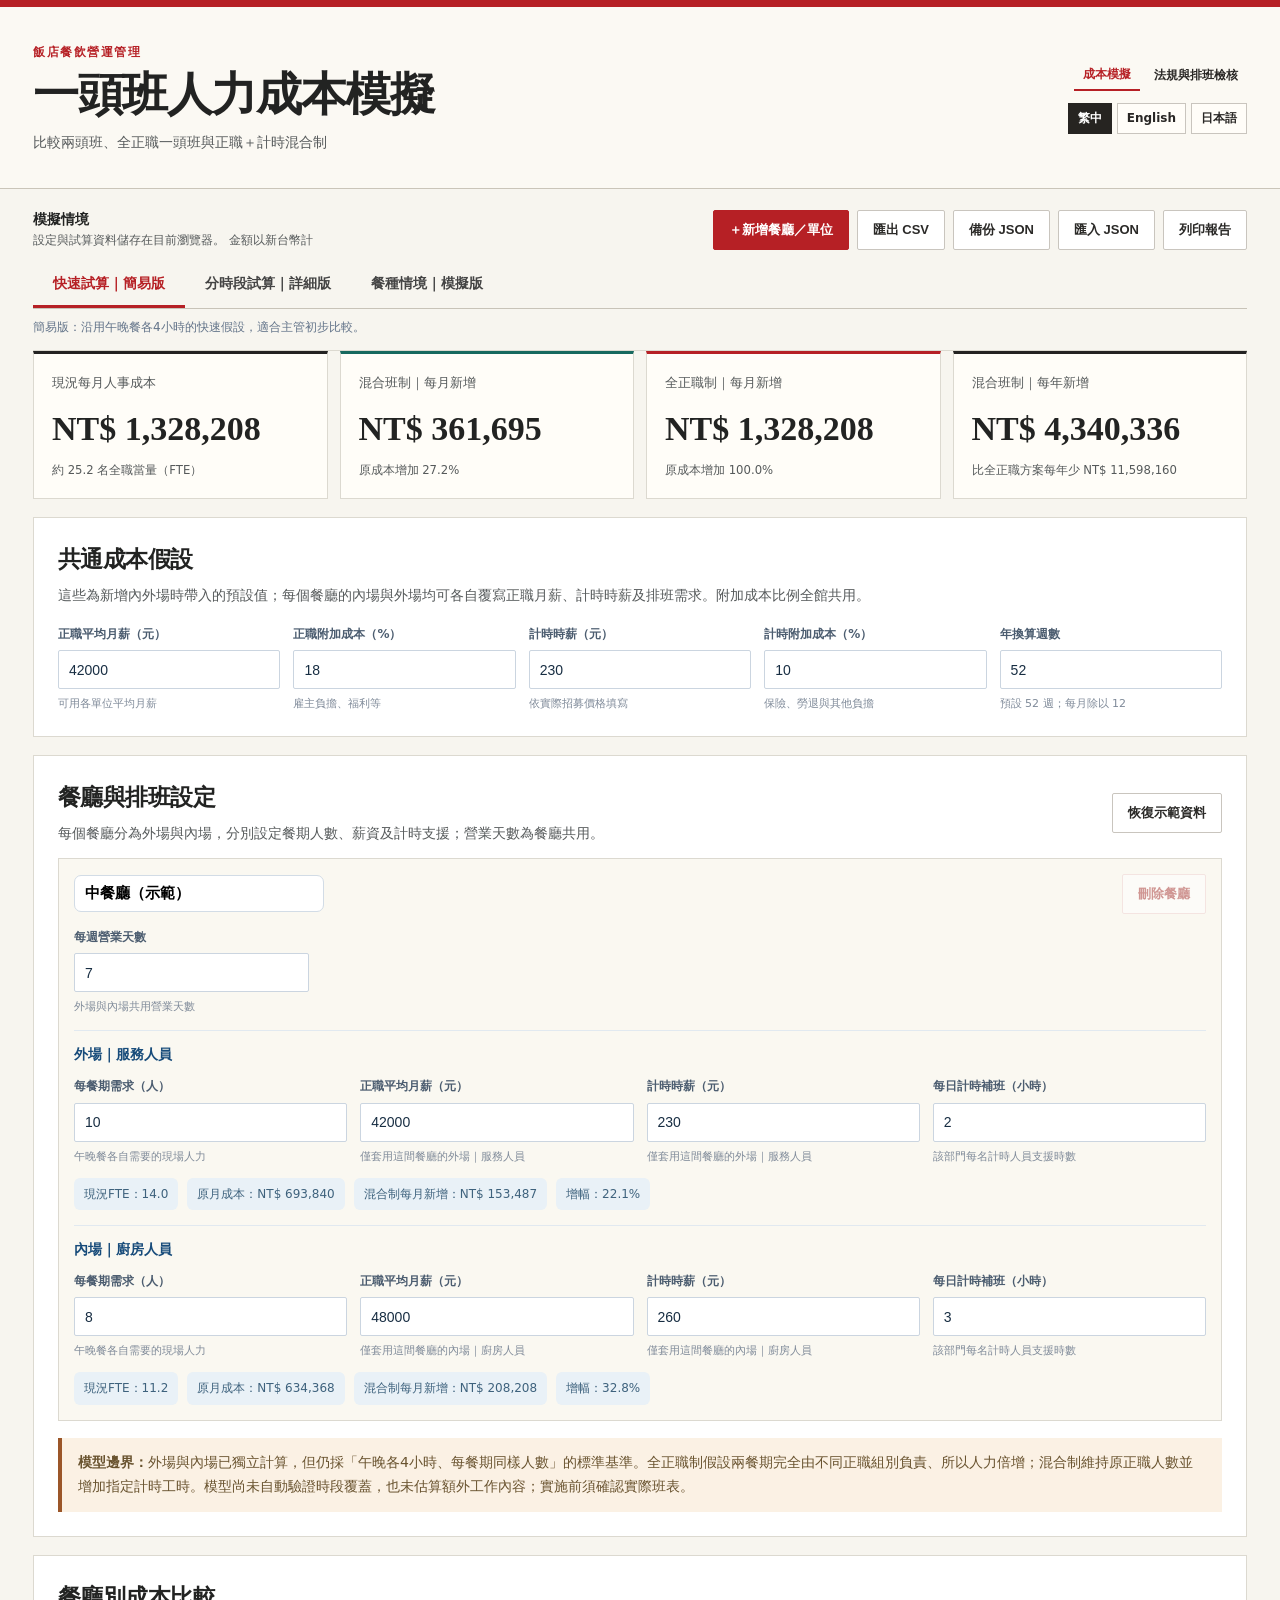
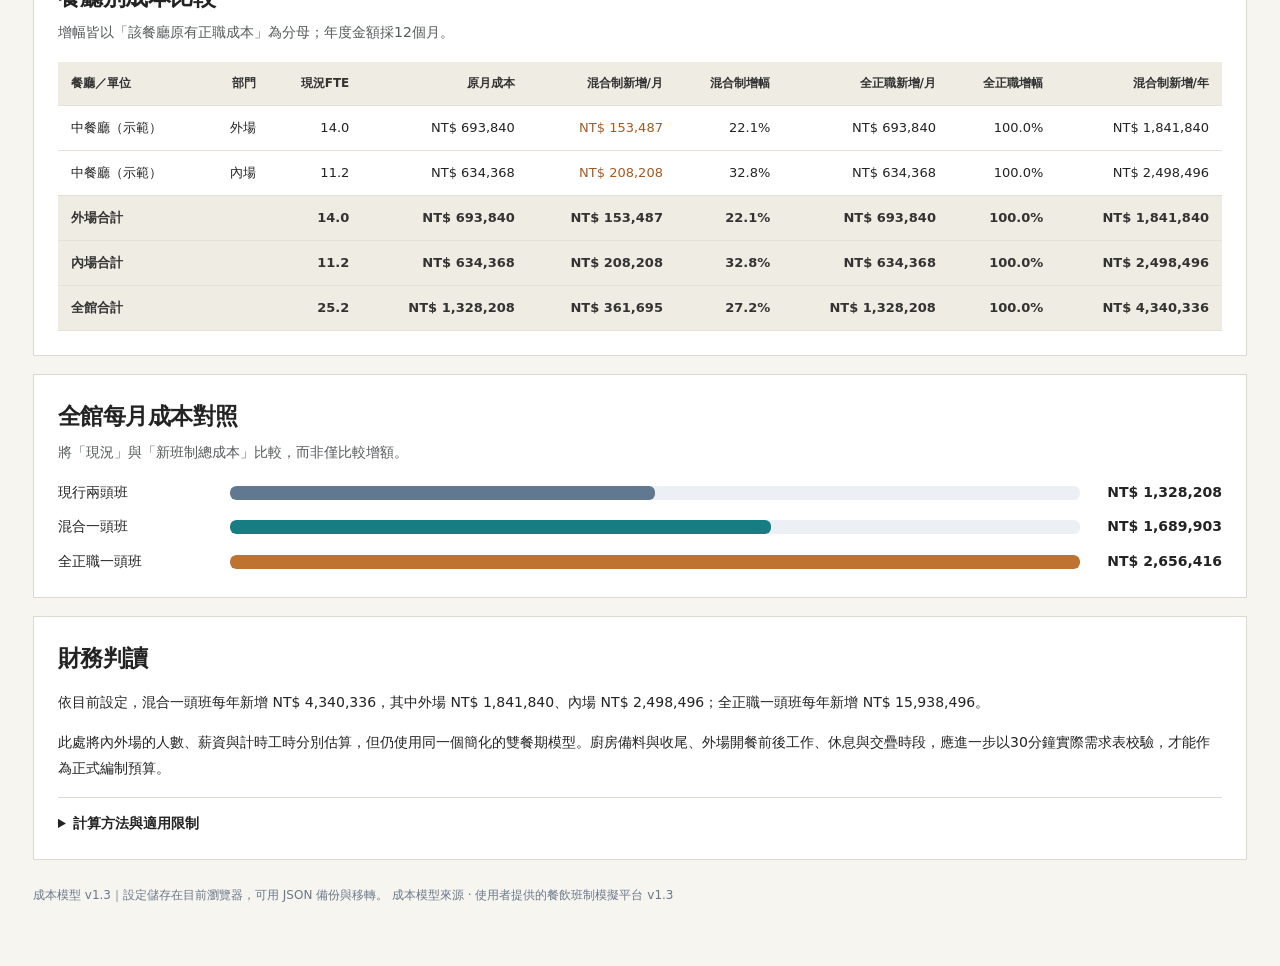
==== index.html @ e9b20b16 "first edition to publish" ====
<!doctype html>
<html lang="zh-Hant">
<head>
<meta charset="UTF-8"/><meta name="viewport" content="width=device-width,initial-scale=1"/>
<title>餐飲部門｜一頭班改制成本模擬平台</title>
<style>
:root{--ink:#142336;--muted:#627389;--bg:#f3f6fa;--line:#dfe6ee;--blue:#174b7a;--aqua:#167e83;--orange:#be7331;--white:white;--shadow:0 3px 18px rgba(22,43,69,.055)}*{box-sizing:border-box}body{margin:0;background:var(--bg);color:var(--ink);font-family:-apple-system,BlinkMacSystemFont,"Noto Sans TC","Microsoft JhengHei",sans-serif;font-size:14px}header{background:#102b45;color:white;padding:24px max(calc((100vw - 1250px)/2),24px);display:flex;justify-content:space-between;align-items:center;gap:18px;flex-wrap:wrap}h1{font-size:24px;margin:4px 0 5px;font-weight:720}header p{margin:0;color:#bcd0e2}header small{letter-spacing:2px;color:#72c7c4;font-weight:700}.wrap{max-width:1250px;padding:24px 18px 60px;margin:auto}.topbar{display:flex;align-items:center;justify-content:space-between;gap:14px;flex-wrap:wrap;margin-bottom:18px}.btn{border:1px solid #cbd7e2;background:#fff;color:#214560;padding:10px 15px;border-radius:9px;font-weight:650;cursor:pointer;font-size:13px}.btn:hover{background:#eff7ff}.btn.primary{background:#167e83;color:white;border-color:#167e83}.btn.primary:hover{background:#116d71}.btn.danger{color:#ad4545;border-color:#efd4d4}.btn:focus-visible,input:focus-visible,select:focus-visible{outline:3px solid #70bbb7;outline-offset:1px}.button-group{display:flex;gap:8px;flex-wrap:wrap}.grid{display:grid;grid-template-columns:repeat(4,minmax(0,1fr));gap:12px}.metric{background:#fff;padding:18px;border:1px solid var(--line);border-radius:13px;box-shadow:var(--shadow)}.metric span{font-size:13px;color:var(--muted)}.metric strong{display:block;font-size:26px;font-variant-numeric:tabular-nums;margin:9px 0 3px;white-space:nowrap}.metric small{color:var(--muted)}.metric.teal{border-top:4px solid var(--aqua)}.metric.orange{border-top:4px solid var(--orange)}.panel{background:#fff;border:1px solid var(--line);border-radius:13px;box-shadow:var(--shadow);margin-top:18px;padding:21px}.panel h2{font-size:18px;margin:0 0 6px}.panel .intro{color:var(--muted);margin:4px 0 17px;line-height:1.7}.controls{display:grid;grid-template-columns:repeat(5,minmax(0,1fr));gap:13px}.field{display:flex;flex-direction:column;gap:7px}.field label{font-weight:650;font-size:12px;color:#4c5d70}.field input,.field select{height:39px;width:100%;border:1px solid #cbd5e0;border-radius:8px;padding:0 10px;background:white;color:#172d42;font-size:14px}.field small{color:#7f8a99;font-size:11px;line-height:1.45}.units-head{display:flex;align-items:center;justify-content:space-between;gap:12px;flex-wrap:wrap}.unit{border:1px solid #d8e3ea;border-radius:12px;padding:15px;margin-top:12px;background:#fbfdff}.unit-title{display:flex;align-items:center;justify-content:space-between;gap:12px;margin-bottom:14px}.unit-title input{border:1px solid #d2dce6;background:white;padding:9px 10px;border-radius:7px;max-width:250px;width:100%;font-weight:750;font-size:15px}.unit-result{display:flex;gap:9px;flex-wrap:wrap;margin-top:13px;font-size:12px;color:#3e627d}.unit-result span{background:#e9f1f7;padding:7px 10px;border-radius:6px}.tablewrap{overflow-x:auto}table{border-collapse:collapse;width:100%;font-size:13px;white-space:nowrap}th,td{padding:12px 13px;text-align:right;border-bottom:1px solid #e6edf3}th:first-child,td:first-child{text-align:left}th{background:#f3f7fa;color:#4e6379;font-size:12px}tfoot td{font-weight:780;background:#f3f7fa}.pos{color:#a45a21}.bar-block{display:grid;gap:13px}.barline{display:grid;grid-template-columns:160px 1fr 130px;align-items:center;gap:12px}.track{height:14px;background:#ecf0f4;border-radius:6px;overflow:hidden}.fill{height:100%;border-radius:6px}.barline b{text-align:right;font-variant-numeric:tabular-nums}.note{font-size:12px;color:#627389;line-height:1.75}.warning{padding:13px 16px;border-left:4px solid #c78b3a;background:#fff9ed;border-radius:5px;margin-top:17px;color:#69532f;line-height:1.7}.footer{margin-top:25px;font-size:12px;color:#69788b;line-height:1.8}details{border-top:1px solid var(--line);padding-top:15px;margin-top:15px}summary{cursor:pointer;font-weight:700}ul{padding-left:22px;line-height:1.9}.hidden{display:none}.status{color:#5f788d;font-size:12px}@media(max-width:1050px){.controls{grid-template-columns:repeat(3,minmax(0,1fr))}.grid{grid-template-columns:repeat(2,minmax(0,1fr))}}@media(max-width:620px){header{padding:22px 16px}.wrap{padding:17px 12px}.controls{grid-template-columns:repeat(2,minmax(0,1fr))}.grid{grid-template-columns:1fr 1fr;gap:9px}.metric{padding:13px}.metric strong{font-size:20px}.barline{grid-template-columns:105px 1fr 87px;font-size:11px;gap:6px}.barline b{font-size:11px}.button-group .btn{padding:9px}.panel{padding:15px}}@media print{header{background:#fff;color:black;padding:0 0 12px}header p,header small{color:#555}.topbar,.edit-area,.btn,details,.warning{display:none!important}.wrap{max-width:none;padding:12px}.panel,.metric{box-shadow:none;break-inside:avoid}.grid{grid-template-columns:repeat(4,1fr)}.barline{break-inside:avoid}body{background:white}}
.dept-section{border-top:1px solid #e1e9f0;margin-top:15px;padding-top:13px}.dept-section h3{font-size:14px;margin:0 0 11px;color:#174b7a}.days-row{max-width:235px}.dept-section .controls{grid-template-columns:repeat(4,minmax(0,1fr))}@media(max-width:720px){.dept-section .controls{grid-template-columns:repeat(2,minmax(0,1fr))}}@media(max-width:430px){.dept-section .controls{grid-template-columns:1fr 1fr}}
.mode-tabs{display:flex;gap:8px;flex-wrap:wrap}.mode-tab{cursor:pointer;padding:12px 20px;border:1px solid #cbd7e2;background:#f6f9fc;border-radius:9px;font-size:14px;font-weight:750;color:#254662}.mode-tab.active{background:#174b7a;color:#fff;border-color:#174b7a}.detail-dept{border-top:1px solid #dce6ef;padding-top:16px;margin-top:16px}.detail-dept h3{color:#174b7a;font-size:15px;margin:0 0 8px}.detail-unit{padding:18px;border:1px solid #d9e4ef;background:#fafcff;border-radius:12px;margin-top:14px}.detail-unit>h3{margin-top:0}.detail-subcontrols{display:grid;grid-template-columns:repeat(4,minmax(0,1fr));gap:10px}.shift-grid{overflow-x:auto;margin:10px 0 8px}.shift-table{width:100%;min-width:690px;white-space:nowrap}.shift-table th,.shift-table td{padding:8px 7px}.shift-table select,.shift-table input{width:100%;min-width:77px;border:1px solid #c8d6e3;padding:7px 5px;border-radius:6px;background:white}.demand-table{display:grid;grid-template-columns:repeat(7,minmax(0,1fr));gap:8px;margin-top:8px}.demand-cell{background:white;border:1px solid #d9e3ee;border-radius:7px;padding:7px;display:flex;flex-direction:column;gap:4px}.demand-cell label{font-size:11px;color:#5e748a}.demand-cell input{width:100%;min-width:0;text-align:center;border:1px solid #d0dbe6;padding:6px 3px;border-radius:5px}.coverage-table{width:100%;min-width:680px}.coverage-table th,.coverage-table td{text-align:center;padding:7px 9px}.coverage-table .bad{color:#a22d2d;background:#fff0f0;font-weight:bold}.coverage-table .good{color:#23765a}.coverage-table .idle{color:#8b99a8}.detail-head{display:flex;align-items:center;justify-content:space-between;gap:10px;flex-wrap:wrap}.detail-meta{margin:8px 0;font-size:12px}.detail-meta strong{color:#174b7a}.smallbtn{padding:7px 10px;font-size:12px}.text-warning{color:#a22d2d;font-weight:700}.text-success{color:#19764f;font-weight:700}.chip{display:inline-flex;background:#e9f1f8;padding:4px 8px;border-radius:5px;margin-right:7px;margin-top:5px;font-size:12px}.detail-fields{display:grid;grid-template-columns:repeat(3,minmax(0,1fr));gap:12px;margin-top:10px}@media(max-width:840px){.detail-subcontrols{grid-template-columns:repeat(2,1fr)}.demand-table{grid-template-columns:repeat(4,1fr)}}@media(max-width:520px){.detail-fields{grid-template-columns:1fr 1fr}.demand-table{grid-template-columns:repeat(3,1fr)}.mode-tab{flex:1;padding:11px 8px;font-size:12px}}@media print{#detailSection .edit-area{display:none!important}.mode-tabs{display:none}#detailSection .panel{break-inside:auto}}
</style>
<meta name="robots" content="noindex,nofollow"/><meta name="description" content="飯店餐飲一頭班人力成本、全館彙總與分時段覆蓋試算。"><style>
:root{--ink:#222322;--muted:#565a5b;--bg:#f7f5ef;--line:#dcd9d0;--blue:#252423;--aqua:#17695f;--orange:#a3402d;--shadow:none;--accent:#b62025}
body{font-family:"Noto Sans TC","Microsoft JhengHei",system-ui,sans-serif;line-height:1.55}
header{background:#fbf9f3;border-top:7px solid var(--accent);border-bottom:1px solid #cac5b9;color:var(--ink);padding:34px max(calc((100vw - 1214px)/2),24px);gap:16px}
header h1{font-family:Georgia,"Noto Serif TC","Songti TC","PMingLiU",serif;font-size:clamp(28px,4vw,46px);line-height:1.14;letter-spacing:-.03em;margin:.4rem 0 .65rem}
header small{color:var(--accent);letter-spacing:.13em}
header p,.topbar .note{color:var(--muted)}
.header-tools{display:flex;gap:10px;align-items:center;flex-wrap:wrap}
.header-tools label{display:flex;align-items:center;gap:8px;font-size:13px}
.header-tools select{max-width:140px;padding:8px;color:var(--ink);background:#fff;border:1px solid var(--line);font:inherit}
.wrap{padding-top:20px}
.topbar{margin-bottom:12px}
.panel,.metric,.unit,.detail-unit,.scenario-kpi,.scenario-chart-block{border-radius:0;box-shadow:none}
.panel{padding:24px}
.panel h2{font-family:Georgia,"Noto Serif TC","Songti TC","PMingLiU",serif;font-size:23px;letter-spacing:-.025em}
.metric,.scenario-kpi{border-top:3px solid #242322;background:#fffdf8}
.metric.teal{border-top:3px solid #17695f}
.metric.orange{border-top:3px solid var(--accent)}
.metric strong,.scenario-kpi b{font-family:Georgia,serif;font-size:clamp(19px,2.7vw,34px);white-space:normal;overflow-wrap:anywhere}
.mode-shell{padding:0;background:transparent;border-width:0 0 1px}
.mode-tabs{gap:0;border-bottom:1px solid #c8c3b8}
.mode-tab,.mode-tab.active{border:0;border-bottom:3px solid transparent;border-radius:0;background:transparent;color:#444}
.mode-tab.active{color:var(--accent);border-bottom-color:var(--accent)}
#modeDesc{margin:8px 0 12px}
.btn{border-radius:2px;border-color:#c9c5be;color:#2b2a28}
.btn.primary,.btn.primary:hover{background:var(--accent);border-color:var(--accent);color:white}
.btn.primary:hover{background:#99171d}
.btn:disabled{opacity:.54;cursor:default}
.field input,.field select,.scenario-controls label,.scenario-controls input,.scenario-controls select{border-radius:2px}
input[type=range]{accent-color:var(--accent)}
.unit,.detail-unit,.scenario-controls label{background:#faf8f1;border-color:var(--line)}
th,tfoot td{background:#efece3;color:#333}
th,td{border-color:#e6e1d8}
tbody tr:hover{background:#faf7ef}
.warning{border-radius:0;border-left-color:#9b5629;background:#fbf1e4}
.formula-list li{margin:.3rem 0}
.tablewrap:focus-visible,.shift-grid:focus-visible,:focus-visible{outline:2px solid #17695f;outline-offset:2px}
@media(max-width:650px){header{padding:22px 16px}.panel{padding:16px}.mode-tab{font-size:12px;padding:9px 7px}.mode-shell{padding:0}.topbar .button-group{gap:5px}}
@media print{header{border-top:0;padding:0 0 12px}.header-tools{display:none!important}.print-terms{display:block!important}.tablewrap,.shift-grid{overflow:visible}#scenarioNarrative{display:block!important}}
</style><link rel="stylesheet" href="site-nav.css"></head>
<body>
<header><div><small>飯店餐飲營運管理</small><h1>一頭班人力成本模擬</h1><p>比較兩頭班、全正職一頭班與正職＋計時混合制</p></div><div class="site-actions">
  <nav class="site-links"><a href="./" data-site-page aria-current="page">成本模擬</a><a href="labor.html" data-site-page>法規與排班檢核</a></nav>
  <div class="locale-picker" role="group" aria-label="語言"><button type="button" data-language="zh-Hant" lang="zh-Hant" aria-pressed="true" disabled>繁中</button><button type="button" data-language="en" lang="en" aria-pressed="false" disabled>English</button><button type="button" data-language="ja" lang="ja" aria-pressed="false" disabled>日本語</button></div>
  <span id="languageError" hidden>語言載入失敗，請重新整理。 / Reload to try languages again.</span>
</div></header>
<main class="wrap">
<div class="topbar"><div><b>模擬情境</b><div class="note">設定與試算資料儲存在目前瀏覽器。 <span>金額以新台幣計</span></div></div><div class="button-group"><button type="button" class="btn primary" id="addUnit">＋新增餐廳／單位</button><button class="btn" id="downloadCSV">匯出 CSV</button><button class="btn" id="exportJSON">備份 JSON</button><button class="btn" id="importJSON">匯入 JSON</button><button class="btn" id="printBtn">列印報告</button><input type="file" id="fileInput" accept=".json,application/json" class="hidden"/></div></div>
<section class="panel edit-area mode-shell" style="margin-top:0"><div class="mode-tabs" role="tablist" aria-label="試算模式"><button type="button" id="simpleTab" class="mode-tab active" role="tab" aria-selected="true">快速試算｜簡易版</button><button type="button" id="detailTab" class="mode-tab" role="tab" aria-selected="false">分時段試算｜詳細版</button><button type="button" id="scenarioTab" class="mode-tab" role="tab" aria-selected="false">餐種情境｜模擬版</button></div><p class="note" id="modeDesc">簡易版：沿用午晚餐各4小時的快速假設，適合主管初步比較。</p></section><section class="grid" id="overviewMetrics" aria-label="總覽指標"><div class="metric"><span>現況每月人事成本</span><strong id="baseMonth">—</strong><small id="baseFte">—</small></div><div class="metric teal"><span>混合班制｜每月新增</span><strong id="mixedAdd">—</strong><small id="mixedPct">—</small></div><div class="metric orange"><span>全正職制｜每月新增</span><strong id="fullAdd">—</strong><small id="fullPct">—</small></div><div class="metric"><span>混合班制｜每年新增</span><strong id="mixedYear">—</strong><small id="deltaFull">—</small></div></section>
<section class="panel edit-area"><h2>共通成本假設</h2><p class="intro">這些為新增內外場時帶入的預設值；每個餐廳的內場與外場均可各自覆寫正職月薪、計時時薪及排班需求。附加成本比例全館共用。</p><div class="controls" id="globalControls"><div class="field"><label for="salary">正職平均月薪（元）</label><input type="number" min="0" max="1000000" step="500" id="salary" data-global="salary"/><small>可用各單位平均月薪</small></div><div class="field"><label for="benefit">正職附加成本（%）</label><input type="number" min="0" max="100" step="0.5" id="benefit" data-global="benefit"/><small>雇主負擔、福利等</small></div><div class="field"><label for="ptWage">計時時薪（元）</label><input type="number" min="0" max="10000" step="5" id="ptWage" data-global="ptWage"/><small>依實際招募價格填寫</small></div><div class="field"><label for="ptBenefit">計時附加成本（%）</label><input type="number" min="0" max="100" step="0.5" id="ptBenefit" data-global="ptBenefit"/><small>保險、勞退與其他負擔</small></div><div class="field"><label for="weeks">年換算週數</label><input type="number" min="1" max="53" step="0.01" id="weeks" data-global="weeks"/><small>預設 52 週；每月除以 12</small></div></div></section>
<section class="panel edit-area simple-only"><div class="units-head"><div><h2>餐廳與排班設定</h2><p class="intro" style="margin-bottom:0">每個餐廳分為外場與內場，分別設定餐期人數、薪資及計時支援；營業天數為餐廳共用。</p></div><button type="button" class="btn" id="resetBtn">恢復示範資料</button></div><div id="units"></div><div class="warning"><b>模型邊界：</b>外場與內場已獨立計算，但仍採「午晚各4小時、每餐期同樣人數」的標準基準。全正職制假設兩餐期完全由不同正職組別負責、所以人力倍增；混合制維持原正職人數並增加指定計時工時。模型尚未自動驗證時段覆蓋，也未估算額外工作內容；實施前須確認實際班表。</div></section>
<section class="panel simple-only"><h2>餐廳別成本比較</h2><p class="intro">增幅皆以「該餐廳原有正職成本」為分母；年度金額採12個月。</p><div class="tablewrap"><table><thead><tr><th>餐廳／單位</th><th>部門</th><th>現況FTE</th><th>原月成本</th><th>混合制新增/月</th><th>混合制增幅</th><th>全正職新增/月</th><th>全正職增幅</th><th>混合制新增/年</th></tr></thead><tbody id="resultRows"></tbody><tfoot id="resultFoot"></tfoot></table></div></section>
<section class="panel simple-only"><h2>全館每月成本對照</h2><p class="intro">將「現況」與「新班制總成本」比較，而非僅比較增額。</p><div class="bar-block" id="costBars"></div></section>
<section class="panel simple-only"><h2>財務判讀</h2><div id="decision" style="line-height:1.85"></div><details><summary>計算方法與適用限制</summary><ul><li>內場與外場各自計算：現況全職當量（FTE）＝該部門每餐期需求人數 × 每週營業天數 ÷ 5。假設每人每天兩餐期各工作4小時，每週正常工時40小時。</li><li>各部門現況月成本＝該部門FTE × 該部門正職平均月薪 ×（1＋正職附加成本率）。</li><li>各部門混合制新增月成本＝該部門每餐期人數 × 該部門每日計時補班小時 × 每週營業天數 × 年換算週數 ÷ 12 × 該部門計時時薪 ×（1＋計時附加成本率）。</li><li>全正職制新增成本＝現況月成本。這是「午晚各組人力、不共享」的保守方案，並非所有一頭班都必須倍增。</li><li>本模型未單獨計算國定假日出勤、加班、特休及請假替補、招募訓練費、年終獎金、分店薪級差、實際計時最短班長及跨單位調度。若其已列入平均成本或附加成本，不應重複列入。</li><li>使用於董事會或正式年度預算前，必須根據營運時段與30分鐘人力需求，核實班表是否能覆蓋全部服務時段。</li></ul></details></section>

<section id="scenarioSection" class="hidden" aria-label="餐種與場域情境模擬">
<section class="panel edit-area"><div class="units-head"><div><h2>餐種 × 場域 × 服務等級｜情境模擬</h2><p class="intro">根據餐種及營業地點產生平日／假日每30分鐘的外場、內場需求；點「執行模擬」才重新計算。參數為管理估算假設，並非產業標準編制。</p></div></div>
<div class="scenario-controls">
<label>餐廳種類<select id="scType"><option value="all">All Day Dining｜全日餐廳</option><option value="japanese">日料餐廳</option><option value="steak">牛排館</option><option value="chinese" selected>中餐廳</option><option value="banquet">宴會廳</option></select></label>
<label>營業場域<select id="scVenue"><option value="mall" selected>百貨公司／商場外部餐廳</option><option value="hotel">飯店內餐廳</option></select></label>
<label>餐廳座位數<input id="scSeats" type="number" min="20" max="1500" step="10" value="100"/></label>
<label>每週營業天數<select id="scDays"><option value="7" selected>7 天</option><option value="6">6 天</option><option value="5">5 天</option></select></label>
<label>外場正職平均月薪<input id="scFohSalary" type="number" min="0" step="500" value="42000"/></label>
<label>內場正職平均月薪<input id="scBohSalary" type="number" min="0" step="500" value="48000"/></label>
<label>外場計時時薪<input id="scFohWage" type="number" min="196" step="5" value="230"/></label>
<label>內場計時時薪<input id="scBohWage" type="number" min="196" step="5" value="260"/></label>
<label>每日營業量係數 <span id="scVolumeValue">100%</span><input id="scVolume" type="range" min="50" max="150" step="5" value="100"/></label>
<label>服務精緻度權重 <span id="scServiceValue">標準 1.00×</span><input id="scService" type="range" min="80" max="180" step="5" value="100"/></label>
<label>內場製程複雜度 <span id="scKitchenValue">標準 1.00×</span><input id="scKitchen" type="range" min="80" max="160" step="5" value="100"/></label>
<label>正職最低工時比例 <span id="scCoreValue">65%</span><input id="scCore" type="range" min="40" max="90" step="5" value="65"/></label>
</div>
<div class="button-group" style="margin-top:18px"><button id="runScenario" type="button" class="btn primary">執行模擬</button><button id="scApply" type="button" class="btn" disabled>套用平日需求至詳細版</button><button id="scCsv" type="button" class="btn" disabled>匯出情境明細 CSV</button></div><p class="note" style="margin-top:10px">「營業量」調整每餐出餐／服務負荷；「服務精緻度」以外場為主要影響；「內場製程複雜度」主要影響廚房；正職工時比為排班規劃約束，非法律規定。宴會廳以指定座位數視為單場宴會容量，非每天固定滿席。</p>
</section>
<div id="scenarioResults" class="hidden"><section class="panel"><h2>模擬結果｜成本及編制</h2><div id="scenarioHeadline" class="scenario-kpis"></div><div id="scenarioNarrative" class="warning"></div><div class="tablewrap"><table><thead><tr><th>日期／部門</th><th>原兩頭班基準FTE＊</th><th>新制正職FTE</th><th>新制計時人時／週</th><th>原月成本</th><th>新制月成本</th><th>月增減</th><th>人力覆蓋</th></tr></thead><tbody id="scenarioRows"></tbody></table></div><p class="note">＊原兩頭班基準為依需求尖峰反推的「示範編制」，不是飯店既有實際編制。正式報告必須替換成現有人事費及實際FTE。平日／假日按每週營業天數加權。正職薪資採每人每月固定成本；FTE為平均編制需求，需依排休及假勤上修。</p></section><section class="panel"><h2>人力需求曲線與班次建議</h2><div id="scenarioChart"></div><div id="scenarioShiftTable"></div></section><section class="panel"><h2>重要假設及限制</h2><div id="scenarioAssumptions" class="note"></div></section><section class="panel"><h2>情境成本口徑</h2><p class="note" id="scenarioRates"></p>
<details class="print-terms"><summary>財務公式與人力覆蓋</summary><ul class="formula-list">
<li>平日、假日、外場與內場分開計算。現況 FTE＝當日最高需求人數 × 該類營業天數 ÷ 5。新制正職 FTE＝當日正職班出勤人數 × 該類營業天數 ÷ 5。</li>
<li>正職月成本＝FTE × 月薪 ×（1＋正職附加成本率）。計時月成本＝每週計時人時 × 52 ÷ 12 × 時薪 ×（1＋計時附加成本率）。</li>
<li>新制月成本＝正職月成本＋計時月成本。月增減＝新制月成本－現況月成本。年度增減＝月增減 × 12。</li>
<li>每週人力缺口＝各半小時未覆蓋人數 × 0.5 小時 × 該類每週營業天數，再加總外場與內場。</li>
</ul></details></section></div>
</section>
<section id="detailSection" class="hidden" aria-label="分時段試算設定">
 <section class="panel edit-area"><h2>逐半小時需求與班次</h2><p class="intro">每間餐廳分別設定外場、內場。以每日09:00–23:00、每30分鐘為單位輸入「當下必須在場的人數」，再設定早班、晚班、計時班及休息時段。每日需求預設為每個營業日相同，其他差異可建立另一個餐廳情境比較。</p><div class="warning"><b>計算邏輯：</b>詳細版將「現況編制FTE」與「新排班需求FTE」分開比較，允許得出負增額；班表不滿足需求時會標示缺口，<b>不能將未覆蓋的低成本方案視為可行方案</b>。自動建議是固定三種班型下的成本最小整數組合，並非全飯店跨部門最佳化。</div><div id="detailUnits"></div></section>
 <section class="panel"><h2>全館與餐廳別成本比較</h2><p class="intro">每個部門現況FTE獨立輸入；新制正職FTE按每日班次人數 × 每週營業天數 ÷ 5 計算，計時成本按實際排班小時計算。</p><div class="tablewrap"><table><thead><tr><th>餐廳</th><th>部門</th><th>覆蓋</th><th>現況FTE</th><th>新制FTE</th><th>計時人時/月</th><th>原月成本</th><th>新制月成本</th><th>每月增減</th><th>每年增減</th></tr></thead><tbody id="detailRows"></tbody><tfoot id="detailFoot"></tfoot></table></div></section>
 <section class="panel"><h2>班次覆蓋檢核</h2><p class="intro">圖中「需求」為輸入的最低在場人數，「覆蓋」為班次扣除休息後的實際在場人數；紅色代表缺人。0需求時段不必排班。</p><div id="coverageCharts"></div></section>
 <section class="panel"><h2>成本與覆蓋判讀</h2><div id="detailDecision" class="note"></div>
<details class="print-terms"><summary>財務公式與覆蓋口徑</summary><ul class="formula-list">
<li>現況月成本＝現況正職 FTE × 正職月薪 ×（1＋正職附加成本率）。</li>
<li>新制正職 FTE＝正職班每日出勤人數合計 × 每週營業天數 ÷ 5。假設每班有薪 8 小時。</li>
<li>新制月成本＝新制正職 FTE × 正職月薪 ×（1＋正職附加成本率）＋每月計時人時 × 計時時薪 ×（1＋計時附加成本率）。</li>
<li>每月計時人時＝每日計時人時 × 每週營業天數 × 年換算週數 ÷ 12。年度增減＝（新制月成本－現況月成本）× 12。</li>
<li>每半小時缺口＝需求人數－扣除休息後實際在場人數，最低為零。每日缺口人時＝各時段缺口人數加總 × 0.5。</li>
</ul></details></section>
</section>
<div class="footer">成本模型 v1.3｜設定儲存在目前瀏覽器，可用 JSON 備份與移轉。 <span>成本模型來源</span> · <span>使用者提供的餐飲班制模擬平台 v1.3</span></div>
</main>
<script>
'use strict';
const DEFAULT={salary:42000,benefit:18,ptWage:230,ptBenefit:10,weeks:52,units:[{id:1,name:'中餐廳（示範）',days:7,foh:{peak:10,salary:42000,ptWage:230,ptHours:2},boh:{peak:8,salary:48000,ptWage:260,ptHours:3}}]};
const KEY='restaurant-shift-simulator-v2';
const clone=o=>JSON.parse(JSON.stringify(o));
const $=id=>document.getElementById(id);
function num(v,fallback=0){if(v===undefined||v===null||v==='')return fallback;const n=Number(v);return Number.isFinite(n)?Math.max(0,n):fallback}
function normDept(d,defaultSalary,defaultWage,peak,ptHours){return {peak:num(d?.peak,peak),salary:num(d?.salary,defaultSalary),ptWage:num(d?.ptWage,defaultWage),ptHours:num(d?.ptHours,ptHours)}}
function normalize(v){let salary=num(v.salary,42000),ptWage=num(v.ptWage,230);return {salary,benefit:num(v.benefit,18),ptWage,ptBenefit:num(v.ptBenefit,10),weeks:num(v.weeks,52),units:(Array.isArray(v.units)?v.units:[]).slice(0,100).map((u,i)=>({id:i+1,name:String(u.name||'未命名餐廳').slice(0,80),days:num(u.days,7),foh:normDept(u.foh,salary,ptWage,num(u.peak,10),num(u.ptHours,2)),boh:normDept(u.boh,48000,260,u.foh?8:0,u.foh?3:0)}))}}
function load(){try{const v=JSON.parse(localStorage.getItem(KEY));if(v&&Array.isArray(v.units)&&v.units.length)return normalize(v);const old=JSON.parse(localStorage.getItem('restaurant-shift-simulator-v1'));if(old&&Array.isArray(old.units)&&old.units.length)return normalize(old)}catch(e){}return clone(DEFAULT)}
let model=load();function persist(){try{localStorage.setItem(KEY,JSON.stringify(model))}catch(e){}}
const nt=n=>Math.round(n).toLocaleString('zh-TW');const money=n=>'NT$ '+nt(n);const pct=n=>Number.isFinite(n)?n.toFixed(1)+'%':'—';
function calcDept(u,kind){const x=u[kind],fte=x.peak*u.days/5,base=fte*x.salary*(1+model.benefit/100),part=x.peak*x.ptHours*u.days*model.weeks/12*x.ptWage*(1+model.ptBenefit/100);return {id:u.id,name:u.name,kind,label:kind==='foh'?'外場':'內場',peak:x.peak,days:u.days,salary:x.salary,ptWage:x.ptWage,ptHours:x.ptHours,fte,base,part,full:base,mixed:base+part,fullTotal:base*2}}
function results(){return model.units.flatMap(u=>[calcDept(u,'foh'),calcDept(u,'boh')])}
function total(rows){return rows.reduce((a,r)=>({fte:a.fte+r.fte,base:a.base+r.base,part:a.part+r.part,full:a.full+r.full,mixed:a.mixed+r.mixed,fullTotal:a.fullTotal+r.fullTotal}),{fte:0,base:0,part:0,full:0,mixed:0,fullTotal:0})}
function el(tag,attrs={},str){const e=document.createElement(tag);Object.entries(attrs).forEach(([k,v])=>{if(k==='className')e.className=v;else e.setAttribute(k,v)});if(str!=null)e.textContent=str;return e}
function makeField(obj,field,label,help,min,max,step){const wrap=el('div',{className:'field'}),inp=el('input',{type:'number',min,max,step,'aria-label':label});inp.value=obj[field];inp.addEventListener('input',()=>{obj[field]=num(inp.value);renderResults()});wrap.append(el('label',{},label),inp,el('small',{},help));return wrap}
function deptSection(u,kind,title){const d=u[kind],section=el('div',{className:'dept-section'}),heading=el('h3',{},title),g=el('div',{className:'controls'});g.append(makeField(d,'peak','每餐期需求（人）','午晚餐各自需要的現場人力',0,1000,1),makeField(d,'salary','正職平均月薪（元）','僅套用這間餐廳的'+title,0,1000000,500),makeField(d,'ptWage','計時時薪（元）','僅套用這間餐廳的'+title,0,10000,5),makeField(d,'ptHours','每日計時補班（小時）','該部門每名計時人員支援時數',0,12,.5));const res=el('div',{className:'unit-result',id:'unitResult-'+u.id+'-'+kind});section.append(heading,g,res);return section}
function renderUnits(){const target=$('units');target.replaceChildren();model.units.forEach(u=>{const card=el('div',{className:'unit'}),top=el('div',{className:'unit-title'}),name=el('input',{type:'text',maxlength:'80','aria-label':'餐廳名稱'});name.value=u.name;name.addEventListener('input',()=>{u.name=name.value;renderResults()});const del=el('button',{className:'btn danger',type:'button'},'刪除餐廳');del.disabled=model.units.length===1;del.addEventListener('click',()=>{if(model.units.length===1)return;model.units=model.units.filter(v=>v.id!==u.id);renderUnits();renderResults()});top.append(name,del);const days=el('div',{className:'days-row'});days.append(makeField(u,'days','每週營業天數','外場與內場共用營業天數',0,7,1));card.append(top,days,deptSection(u,'foh','外場｜服務人員'),deptSection(u,'boh','內場｜廚房人員'));target.append(card)})}
function addCells(tr,values,cls={}){values.forEach((v,i)=>tr.append(el('td',cls[i]?{className:cls[i]}:{},v)))}
function renderResults(){const rows=results(),t=total(rows);$('baseMonth').textContent=money(t.base);$('baseFte').textContent='約 '+t.fte.toFixed(1)+' 名全職當量（FTE）';$('mixedAdd').textContent=money(t.part);$('mixedPct').textContent='原成本增加 '+pct(t.base?t.part/t.base*100:NaN);$('fullAdd').textContent=money(t.full);$('fullPct').textContent='原成本增加 '+pct(t.base?100:NaN);$('mixedYear').textContent=money(t.part*12);$('deltaFull').textContent='比全正職方案每年少 '+money((t.full-t.part)*12);
const tbody=$('resultRows');tbody.replaceChildren();for(const r of rows){const tr=el('tr');addCells(tr,[r.name,r.label,r.fte.toFixed(1),money(r.base),money(r.part),pct(r.base?r.part/r.base*100:NaN),money(r.full),pct(r.base?100:NaN),money(r.part*12)],{4:'pos'});tbody.append(tr);const b=$('unitResult-'+r.id+'-'+r.kind);if(b){b.replaceChildren();['現況FTE：'+r.fte.toFixed(1),'原月成本：'+money(r.base),'混合制每月新增：'+money(r.part),'增幅：'+pct(r.base?r.part/r.base*100:NaN)].forEach(v=>b.append(el('span',{},v)))}}
const footer=$('resultFoot');footer.replaceChildren();for(const [name,which] of [['外場合計',rows.filter(r=>r.kind==='foh')],['內場合計',rows.filter(r=>r.kind==='boh')],['全館合計',rows]]){const sub=total(which),tr=el('tr');addCells(tr,[name,'',sub.fte.toFixed(1),money(sub.base),money(sub.part),pct(sub.base?sub.part/sub.base*100:NaN),money(sub.full),pct(sub.base?100:NaN),money(sub.part*12)]);footer.append(tr)}
const bars=$('costBars');bars.replaceChildren();const data=[['現行兩頭班',t.base,'#607890'],['混合一頭班',t.mixed,'#167e83'],['全正職一頭班',t.fullTotal,'#be7331']],max=Math.max(...data.map(v=>v[1]),1);for(const [name,val,color] of data){const line=el('div',{className:'barline'}),track=el('div',{className:'track'}),fill=el('div',{className:'fill'});fill.style.width=val/max*100+'%';fill.style.background=color;track.append(fill);line.append(el('span',{},name),track,el('b',{},money(val)));bars.append(line)}
const fo=total(rows.filter(r=>r.kind==='foh')),bo=total(rows.filter(r=>r.kind==='boh'));const decision=$('decision');decision.replaceChildren(el('p',{},'依目前設定，混合一頭班每年新增 '+money(t.part*12)+'，其中外場 '+money(fo.part*12)+'、內場 '+money(bo.part*12)+'；全正職一頭班每年新增 '+money(t.full*12)+'。'),el('p',{},'此處將內外場的人數、薪資與計時工時分別估算，但仍使用同一個簡化的雙餐期模型。廚房備料與收尾、外場開餐前後工作、休息與交疊時段，應進一步以30分鐘實際需求表校驗，才能作為正式編制預算。'));persist()}
function syncGlobals(){document.querySelectorAll('[data-global]').forEach(input=>{input.value=model[input.dataset.global];input.oninput=()=>{model[input.dataset.global]=num(input.value);renderResults()}})}
function render(){syncGlobals();renderUnits();renderResults()}
function download(name,content,mime){name=localText(name);const blob=new Blob(['﻿',content],{type:mime}),url=URL.createObjectURL(blob),a=el('a',{href:url,download:name});document.body.append(a);a.click();a.remove();setTimeout(()=>URL.revokeObjectURL(url),1000)}
function localText(value){return window.siteTranslate?.(value)??value}
function showMessage(value){window.alert(localText(value))}
function csvCell(v){return '"'+String(localText(v)).replace(/"/g,'""')+'"'}
$('downloadCSV').addEventListener('click',()=>{const rows=results(),data=[['餐廳','部門','每餐期人數','每週營業天數','正職月薪','計時時薪','計時補班小時','原FTE','原月成本','混合制新增/月','混合制總成本/月','全正職新增/月','全正職總成本/月','混合制新增/年']];for(const r of rows)data.push([r.name,r.label,r.peak,r.days,r.salary,r.ptWage,r.ptHours,r.fte,r.base,r.part,r.mixed,r.full,r.fullTotal,r.part*12]);for(const [name,x] of [['外場合計',rows.filter(r=>r.kind==='foh')],['內場合計',rows.filter(r=>r.kind==='boh')],['全館合計',rows]]){const t=total(x);data.push([name,'','','','','','',t.fte,t.base,t.part,t.mixed,t.full,t.fullTotal,t.part*12])}data.push(['全館假設','正職附加成本%',model.benefit,'計時附加成本%',model.ptBenefit,'年週數',model.weeks]);download('餐飲班制成本試算_內外場.csv',data.map(row=>row.map(csvCell).join(',')).join('\r\n'),'text/csv;charset=utf-8')});
$('exportJSON').addEventListener('click',()=>download('餐飲班制模擬設定_內外場.json',JSON.stringify({version:2,...model},null,2),'application/json;charset=utf-8'));
$('importJSON').addEventListener('click',()=>$('fileInput').click());$('fileInput').addEventListener('change',async e=>{const file=e.target.files[0];if(!file)return;try{const v=JSON.parse(await file.text());if(!Array.isArray(v.units)||!v.units.length)throw Error('沒有餐廳資料');model=normalize(v);render();showMessage('已匯入設定（舊版資料的原編制視為外場，內場預設0人，請補填）')}catch(err){showMessage('匯入失敗：'+err.message)}e.target.value=''});
$('addUnit').addEventListener('click',()=>{const id=Math.max(0,...model.units.map(x=>x.id))+1;model.units.push({id,name:'新增餐廳 '+id,days:7,foh:{peak:10,salary:model.salary,ptWage:model.ptWage,ptHours:2},boh:{peak:8,salary:48000,ptWage:260,ptHours:3}});renderUnits();renderResults()});
$('resetBtn').addEventListener('click',()=>{if(confirm(localText('確定恢復示範資料？目前設定將被取代。'))){model=clone(DEFAULT);render()}});
$('printBtn').addEventListener('click',()=>window.print());render();
</script>
<script>
'use strict';
const DETAIL_KEY='restaurant-shift-detailed-v12';
const SLOT_START=9*2, SLOT_END=23*2, SLOT_COUNT=SLOT_END-SLOT_START;
const DTIME=i=>String(Math.floor(i/2)).padStart(2,'0')+':'+(i%2?'30':'00');
const hn=i=>i/2;
const dmoney=money;
const DEPT_NAMES={foh:'外場',boh:'內場'};
const cleanInt=(v,hi=100)=>Math.max(0,Math.min(hi,Math.round(Number(v)||0)));
function defaultDemand(kind,peak){const arr=[];for(let i=SLOT_START;i<SLOT_END;i++){const h=hn(i);let factor=0;if(kind==='foh'){if(h>=10&&h<11)factor=.45;else if(h>=11&&h<14)factor=1;else if(h>=14&&h<17)factor=.2;else if(h>=17&&h<18)factor=.5;else if(h>=18&&h<21)factor=1;else if(h>=21&&h<22)factor=.3;}else{if(h>=9&&h<11)factor=.6;else if(h>=11&&h<14)factor=1;else if(h>=14&&h<17)factor=.55;else if(h>=17&&h<18)factor=.7;else if(h>=18&&h<21)factor=1;else if(h>=21&&h<22)factor=.5;}arr.push(Math.round(peak*factor));}return arr}
function defaultDetail(u,kind){const v=u[kind];return {baselineFte:Number((v.peak*u.days/5).toFixed(2)),demand:defaultDemand(kind,v.peak),shifts:kind==='foh'?[{name:'早班',start:20,end:38,breakStart:28,count:Math.ceil(v.peak*.6),type:'full'},{name:'晚班',start:24,end:42,breakStart:30,count:Math.ceil(v.peak*.5),type:'full'},{name:'尖峰計時',start:36,end:44,breakStart:-1,count:Math.ceil(v.peak*.3),type:'pt'}]:[{name:'早班',start:18,end:36,breakStart:28,count:Math.ceil(v.peak*.7),type:'full'},{name:'晚班',start:26,end:44,breakStart:32,count:Math.ceil(v.peak*.5),type:'full'},{name:'尖峰計時',start:34,end:42,breakStart:-1,count:Math.ceil(v.peak*.2),type:'pt'}]}}
let detailed={};try{const v=JSON.parse(localStorage.getItem(DETAIL_KEY));if(v&&typeof v==='object'&&!Array.isArray(v))detailed=v}catch(e){}
let activeMode='simple';
function getDetail(u,kind){const key=u.id+'-'+kind;if(!detailed[key])detailed[key]=defaultDetail(u,kind);let v=detailed[key];if(!Array.isArray(v.demand)||v.demand.length!==SLOT_COUNT)v.demand=defaultDemand(kind,u[kind].peak);if(!Array.isArray(v.shifts)||v.shifts.length!==3)v.shifts=defaultDetail(u,kind).shifts;v.baselineFte=num(v.baselineFte,u[kind].peak*u.days/5);return v}
function persistDetail(){try{localStorage.setItem(DETAIL_KEY,JSON.stringify(detailed))}catch(e){}}
function shiftValid(s){if(s.type==='pt')return s.end>s.start&&s.end-s.start<=16;return s.end-s.start===18&&s.breakStart>=s.start&&s.breakStart+2<=s.end}
function coverage(v){const coverage=Array(SLOT_COUNT).fill(0);for(const s of v.shifts){if(!shiftValid(s))continue;for(let i=SLOT_START;i<SLOT_END;i++){const working=i>=s.start&&i<s.end&&(s.type==='pt'||i<s.breakStart||i>=s.breakStart+2);if(working)coverage[i-SLOT_START]+=cleanInt(s.count,200);}}return coverage}
function detailCalc(u,kind){const v=getDetail(u,kind),d=u[kind];const cov=coverage(v),min=v.demand;let gaps=0,gapHours=0,excessHours=0,neededHours=0;for(let j=0;j<SLOT_COUNT;j++){let miss=Math.max(0,min[j]-cov[j]),excess=Math.max(0,cov[j]-min[j]);if(miss)gaps++;gapHours+=miss*.5;excessHours+=excess*.5;neededHours+=min[j]*.5;}
 const full=v.shifts.filter(s=>s.type==='full').reduce((a,s)=>a+cleanInt(s.count,200),0);const ptDaily=v.shifts.filter(s=>s.type==='pt').reduce((a,s)=>a+cleanInt(s.count,200)*(s.end-s.start)/2,0);
 const original=v.baselineFte*d.salary*(1+model.benefit/100);const newFte=full*u.days/5;const fullCost=newFte*d.salary*(1+model.benefit/100);const ptMonthHours=ptDaily*u.days*model.weeks/12;const ptCost=ptMonthHours*d.ptWage*(1+model.ptBenefit/100);const invalid=v.shifts.some(s=>!shiftValid(s));return {name:u.name,kind,label:DEPT_NAMES[kind],oldFte:v.baselineFte,newFte,ptMonthHours,base:original,newCost:fullCost+ptCost,delta:fullCost+ptCost-original,gaps,gapHours,excessHours,neededHours,invalid,cov,v,u};}
function detailField(label,value,onChange,opts={}){const box=el('div',{className:'field'});const lab=el('label',{},label);const inp=el('input',{type:'number',min:opts.min??0,max:opts.max??999,step:opts.step??1,'aria-label':label});inp.value=value;inp.addEventListener('change',()=>{onChange(inp.value);persistDetail();drawDetails()});box.append(lab,inp);return box}
function timeSelect(value,onchange,allowNone=false){const select=el('select',{'aria-label':'時間'});if(allowNone)select.append(el('option',{value:'-1'},'不休息'));for(let i=SLOT_START;i<=SLOT_END;i++)select.append(el('option',{value:String(i)},DTIME(i)));select.value=String(value);select.addEventListener('change',()=>{onchange(Number(select.value));persistDetail();drawDetails()});return select}
function detailUnit(u){const card=el('div',{className:'detail-unit'}),title=el('div',{className:'detail-head'});title.append(el('h3',{},u.name),el('span',{className:'note'},'每週營業 '+u.days+' 天 · 與簡易版共用餐廳名稱、薪資及營業天數'));card.append(title);
for(const kind of ['foh','boh']){const v=getDetail(u,kind),r=detailCalc(u,kind),sect=el('section',{className:'detail-dept'}),heading=el('div',{className:'detail-head'});heading.append(el('h3',{},DEPT_NAMES[kind]+'｜逐時段人力'),el('span',{className:r.invalid||r.gaps?'text-warning':'text-success'},r.invalid?'班次設定異常':r.gaps?'尚有 '+r.gaps+' 個缺人時段':'全部時段已覆蓋'));sect.append(heading);
const meta=el('div',{className:'detail-fields'});meta.append(detailField('現況正職FTE（比較基準）',v.baselineFte,x=>v.baselineFte=num(x),{step:.2,max:1000}));meta.append(el('div',{className:'field'},'正職月薪：'+dmoney(u[kind].salary)),el('div',{className:'field'},'計時時薪：'+dmoney(u[kind].ptWage)));sect.append(meta);
const sub=el('p',{className:'note'},'班次設定：正職班必須連續跨9小時，內含1小時無薪休息，實際有薪8小時；計時班最多8小時（無休息設定）。數量是「每天實際出勤的人數」，不是總編制。');sect.append(sub);
const tableWrap=el('div',{className:'shift-grid'}),table=el('table',{className:'shift-table'}),thead=el('thead'),trhead=el('tr');for(const h of ['班型','開始','結束','休息開始（1小時）','每日人數','有效工作時數'])trhead.append(el('th',{},h));thead.append(trhead);table.append(thead);const body=el('tbody');v.shifts.forEach((shift,idx)=>{const tr=el('tr');tr.append(el('td',{},shift.name));const start=el('td'),end=el('td'),breakTd=el('td');start.append(timeSelect(shift.start,n=>shift.start=n));end.append(timeSelect(shift.end,n=>shift.end=n));if(shift.type==='full')breakTd.append(timeSelect(shift.breakStart,n=>shift.breakStart=n));else breakTd.textContent='—';tr.append(start,end,breakTd);const cnt=el('td'),inp=el('input',{type:'number',min:'0',max:'200',step:'1','aria-label':shift.name+'每日人數'});inp.value=shift.count;inp.addEventListener('change',()=>{shift.count=cleanInt(inp.value,200);persistDetail();drawDetails()});cnt.append(inp);tr.append(cnt,el('td',{},shiftValid(shift)?String((shift.end-shift.start)/2-(shift.type==='full'?1:0)):'設定異常'));body.append(tr)});table.append(body);tableWrap.append(table);sect.append(tableWrap);
const buttonRow=el('div',{className:'button-group'});const suggest=el('button',{type:'button',className:'btn primary smallbtn'},'自動建議最低成本人數');suggest.addEventListener('click',()=>{const opt=optimize(u,kind);if(!opt){showMessage('在目前的早班／晚班／計時班時段下，無法完整覆蓋需求。請先調整班次時間或休息時段。');return}v.shifts.forEach((s,i)=>s.count=opt[i]);persistDetail();drawDetails()});const reset=el('button',{type:'button',className:'btn smallbtn'},'恢復此部門示範需求');reset.addEventListener('click',()=>{detailed[u.id+'-'+kind]=defaultDetail(u,kind);persistDetail();drawDetails()});buttonRow.append(suggest,reset);sect.append(buttonRow);
sect.append(el('p',{className:'note'},'逐半小時輸入「至少需要幾人同時在場」（例如午餐12:00需要12人，就填12）。調整後立即更新缺口及成本。'));
const demand=el('div',{className:'demand-table'});v.demand.forEach((value,index)=>{const cell=el('div',{className:'demand-cell'});const t=el('label',{},DTIME(index+SLOT_START));const inp=el('input',{type:'number',min:'0',max:'200',step:'1','aria-label':DEPT_NAMES[kind]+' '+DTIME(index+SLOT_START)+'人力需求'});inp.value=value;inp.addEventListener('change',()=>{v.demand[index]=cleanInt(inp.value,200);persistDetail();drawDetails()});cell.append(t,inp);demand.append(cell)});sect.append(demand);
const note=el('div',{className:'detail-meta'});const stat=el('span',{className:'chip'},'每日需求 '+r.neededHours.toFixed(1)+' 人時');const gap=el('span',{className:'chip'},'缺口 '+r.gapHours.toFixed(1)+' 人時／日');const unused=el('span',{className:'chip'},'超額 '+r.excessHours.toFixed(1)+' 人時／日');note.append(stat,gap,unused);sect.append(note);card.append(sect)}return card;}
function optimize(u,kind){const v=getDetail(u,kind),sh=v.shifts;if(sh.some(s=>!shiftValid(s)))return null;const demand=v.demand;const cover=sh.map(s=>Array.from({length:SLOT_COUNT},(_,j)=>{let k=SLOT_START+j;return k>=s.start&&k<s.end&&(s.type==='pt'||k<s.breakStart||k>=s.breakStart+2)?1:0}));const peak=Math.max(0,...demand);if(peak>80)return null;const rate=u[kind].salary*(1+model.benefit/100)*u.days/5;const ptrate=(sh[2].end-sh[2].start)/2*u.days*model.weeks/12*u[kind].ptWage*(1+model.ptBenefit/100);let best=null,minCost=Infinity;
// Two fixed full-time templates plus a fixed part-time template; exact enumeration of integer headcounts.
for(let a=0;a<=peak;a++)for(let b=0;b<=peak;b++){
 let pt=0,feasible=true;for(let j=0;j<SLOT_COUNT;j++){const rest=demand[j]-a*cover[0][j]-b*cover[1][j];if(rest<=0)continue;if(!cover[2][j]){feasible=false;break}pt=Math.max(pt,rest);}if(!feasible||pt>peak)continue;const cost=(a+b)*rate+pt*ptrate;if(cost<minCost){minCost=cost;best=[a,b,pt]}}
return best;}
function sumD(rows){return rows.reduce((a,r)=>({base:a.base+r.base,newCost:a.newCost+r.newCost,delta:a.delta+r.delta,oldFte:a.oldFte+r.oldFte,newFte:a.newFte+r.newFte,ptMonthHours:a.ptMonthHours+r.ptMonthHours,gaps:a.gaps+r.gaps,gapHours:a.gapHours+r.gapHours,invalid:a.invalid||r.invalid}),{base:0,newCost:0,delta:0,oldFte:0,newFte:0,ptMonthHours:0,gaps:0,gapHours:0,invalid:false})}
function detailRecalc(){if(activeMode!=='detail')return;const rows=model.units.flatMap(u=>['foh','boh'].map(k=>detailCalc(u,k))),t=sumD(rows);$('baseMonth').textContent=money(t.base);$('baseFte').textContent='現況 '+t.oldFte.toFixed(1)+' FTE';$('mixedAdd').textContent=(t.delta>=0?'+':'−')+money(Math.abs(t.delta));$('mixedPct').textContent='詳細版新制增減 '+pct(t.base?t.delta/t.base*100:NaN);$('fullAdd').textContent=money(t.newCost);$('fullPct').textContent='新制每月總成本';$('mixedYear').textContent=(t.delta>=0?'+':'−')+money(Math.abs(t.delta*12));$('deltaFull').textContent=t.invalid?'警示：班次設定異常':t.gaps?'警示：'+t.gaps+' 個半小時缺人時段':'全部人力需求已覆蓋';const body=$('detailRows');body.replaceChildren();for(const r of rows){const tr=el('tr');addCells(tr,[r.name,r.label,r.invalid?'班次錯誤':r.gaps?'缺口 '+r.gapHours.toFixed(1)+'人時/日':'符合',r.oldFte.toFixed(1),r.newFte.toFixed(1),r.ptMonthHours.toFixed(1),money(r.base),money(r.newCost),(r.delta>=0?'+':'−')+money(Math.abs(r.delta)),(r.delta>=0?'+':'−')+money(Math.abs(r.delta*12))]);if(r.gaps||r.invalid)tr.children[2].className='text-warning';body.append(tr)}const foot=$('detailFoot');foot.replaceChildren();for(const [name,subrows] of [['外場合計',rows.filter(x=>x.kind==='foh')],['內場合計',rows.filter(x=>x.kind==='boh')],['全館合計',rows]]){const v=sumD(subrows),tr=el('tr');addCells(tr,[name,'',v.invalid?'班次設定異常':v.gaps?'缺口 '+v.gapHours.toFixed(1)+'人時/日':'符合',v.oldFte.toFixed(1),v.newFte.toFixed(1),v.ptMonthHours.toFixed(1),money(v.base),money(v.newCost),(v.delta>=0?'+':'−')+money(Math.abs(v.delta)),(v.delta>=0?'+':'−')+money(Math.abs(v.delta*12))]);foot.append(tr)}
const chart=$('coverageCharts');chart.replaceChildren();rows.forEach(r=>{const area=el('div',{className:'detail-dept'});area.append(el('h3',{},r.name+'｜'+r.label));const wrap=el('div',{className:'tablewrap'}),table=el('table',{className:'coverage-table'}),thead=el('thead'),h=el('tr');for(const k of ['時段','需求','在場人數','差額'])h.append(el('th',{},k));thead.append(h);table.append(thead);const body=el('tbody');r.v.demand.forEach((need,j)=>{const have=r.cov[j],dif=have-need;if(need===0&&have===0)return;const tr=el('tr');addCells(tr,[DTIME(SLOT_START+j),String(need),String(have),(dif>0?'+':'')+String(dif)]);tr.lastChild.className=dif<0?'bad':dif>0?'good':'idle';body.append(tr)});table.append(body);wrap.append(table);area.append(wrap);chart.append(area)});
const msg=$('detailDecision');msg.replaceChildren();let intro='依目前各餐廳內外場設定，現況月成本 '+money(t.base)+'，新制月成本 '+money(t.newCost)+'，年度增減 '+(t.delta>=0?'+':'−')+money(Math.abs(t.delta*12))+'。';msg.append(el('p',{},intro));msg.append(el('p',{className:t.gaps||t.invalid?'text-warning':'text-success'},t.invalid?'部分正職班非9小時（含1小時休息），或計時班設定錯誤，需修正才可採用此成本。':t.gaps?'目前仍有 '+t.gaps+' 個部門×半小時缺人時段，每天合計缺 '+t.gapHours.toFixed(1)+' 人時。請補足班次再評估成本。':'所有輸入的半小時在場需求皆已覆蓋；請再驗證開收餐、職能別、休假及法定要求。'));
msg.append(el('p',{},'成本增減不含未輸入的獎金、特休與國定假日替補、跨部門支援、訓練及營運流程改變。自動建議只針對每部門設定的三個固定班型計算整數人數最低成本，沒有搜尋其他起迄時間，也不能替代法遵及實際逐人排班。'));
persistDetail()}
function drawDetails(){const target=$('detailUnits');target.replaceChildren();for(const u of model.units)target.append(detailUnit(u));detailRecalc()}
function setMode(v){activeMode=v;for(const node of document.querySelectorAll('.simple-only'))node.classList.toggle('hidden',v!=='simple');$('detailSection').classList.toggle('hidden',v!=='detail');$('simpleTab').classList.toggle('active',v==='simple');$('detailTab').classList.toggle('active',v==='detail');$('simpleTab').setAttribute('aria-selected',String(v==='simple'));$('detailTab').setAttribute('aria-selected',String(v==='detail'));$('modeDesc').textContent=v==='simple'?'簡易版：沿用午晚餐各4小時的快速假設，適合主管初步比較。':'詳細版：內外場獨立逐半小時需求、班次與休息時間，並檢查人力覆蓋、對比現況FTE。';$('mixedAdd').parentElement.querySelector('span').textContent=v==='simple'?'混合班制｜每月新增':'詳細新制｜每月增減';$('fullAdd').parentElement.querySelector('span').textContent=v==='simple'?'全正職制｜每月新增':'詳細新制｜每月總成本';$('mixedYear').parentElement.querySelector('span').textContent=v==='simple'?'混合班制｜每年新增':'詳細新制｜每年增減';if(v==='simple')originalResultRender();else drawDetails();try{sessionStorage.setItem('shift-active-mode-v12',v)}catch(e){}}
const originalResultRender=renderResults;
renderResults=function(){originalResultRender();if(activeMode==='detail')drawDetails()};
$('simpleTab').addEventListener('click',()=>setMode('simple'));
$('detailTab').addEventListener('click',()=>setMode('detail'));
// Separate exports: the simple CSV stays as-is; detailed CSV includes both input, coverage, and cost by department.
$('downloadCSV').addEventListener('click',ev=>{if(activeMode!=='detail')return;ev.stopImmediatePropagation();const rows=model.units.flatMap(u=>['foh','boh'].map(k=>detailCalc(u,k)));const csv=[['餐廳','部門','現況正職FTE','新制正職FTE','計時月人時','原成本/月','新成本/月','增減/月','增減/年','缺口人時/日','班次設定錯誤','時間','需求人數','在場人數']];for(const r of rows){csv.push([r.name,r.label,r.oldFte,r.newFte,r.ptMonthHours,r.base,r.newCost,r.delta,r.delta*12,r.gapHours,r.invalid?'是':'否','','','']);for(let j=0;j<SLOT_COUNT;j++)csv.push([r.name,r.label,'','','','','','','','','',DTIME(j+SLOT_START),r.v.demand[j],r.cov[j]])}download('餐飲班制_詳細試算與時段覆蓋.csv',csv.map(row=>row.map(csvCell).join(',')).join('\r\n'),'text/csv;charset=utf-8')},true);
$('exportJSON').addEventListener('click',ev=>{if(activeMode!=='detail')return;ev.stopImmediatePropagation();download('餐飲班制_簡易詳細完整備份.json',JSON.stringify({version:3,...model,detailed},null,2),'application/json;charset=utf-8')},true);
$('fileInput').addEventListener('change',async e=>{const file=e.target.files[0];if(!file)return;try{const txt=await file.text();const data=JSON.parse(txt);if(data.detailed&&typeof data.detailed==='object'&&!Array.isArray(data.detailed)){detailed=data.detailed;persistDetail();setTimeout(()=>{if(activeMode==='detail')drawDetails()},0)}}catch(err){}},true);
$('resetBtn').addEventListener('click',()=>{setTimeout(()=>{detailed={};persistDetail();if(activeMode==='detail')drawDetails()},0)},false);
try{if(sessionStorage.getItem('shift-active-mode-v12')==='detail')setMode('detail')}catch(e){}

</script>

<style>
.scenario-controls{display:grid;grid-template-columns:repeat(4,minmax(0,1fr));gap:14px;margin-top:14px}
.scenario-controls label{display:flex;flex-direction:column;gap:7px;font-weight:700;font-size:13px;color:#254662}
.scenario-controls input,.scenario-controls select{background:white;border:1px solid #cbd7e2;border-radius:7px;padding:10px;color:#142336;font:inherit;width:100%;min-width:0}
.scenario-controls input[type=range]{padding:7px 0;accent-color:#174b7a}
.scenario-tag{color:#0d696a;background:#e5f4f2;border-radius:20px;padding:7px 13px;font-size:12px;font-weight:700}
.scenario-kpis{display:grid;grid-template-columns:repeat(4,minmax(0,1fr));gap:12px;margin-bottom:16px}
.scenario-kpi{background:#f3f7fa;padding:16px;border-radius:10px}.scenario-kpi span{display:block;font-size:12px;color:#60758b}.scenario-kpi b{display:block;font-size:22px;color:#173e65;margin-top:6px}.scenario-kpi small{font-size:12px;color:#5c6f81}
.scenario-chart-grid{display:grid;grid-template-columns:repeat(2,minmax(0,1fr));gap:16px;margin:14px 0}
.scenario-chart-block{border:1px solid #dee7ef;border-radius:10px;padding:12px;overflow:auto}.scenario-chart-block h3{font-size:14px;margin:0 0 10px}.scenario-chart-block svg{width:100%;min-width:340px;height:170px;display:block}
.scenario-chart-block .legend{font-size:11px;color:#60758b;margin-top:6px}
.scenario-mini-table{font-size:12px}.scenario-mini-table th,.scenario-mini-table td{padding:8px 9px;white-space:nowrap}
@media(max-width:900px){.scenario-controls{grid-template-columns:repeat(2,minmax(0,1fr))}.scenario-kpis{grid-template-columns:repeat(2,minmax(0,1fr))}.scenario-chart-grid{grid-template-columns:1fr}}
@media(max-width:520px){.scenario-controls{grid-template-columns:1fr}.scenario-kpis{grid-template-columns:1fr}}
@media print{#scenarioSection .scenario-controls,#scenarioSection .button-group{display:none!important}}
</style>
<script>
'use strict';
// v1.3 scenario engine is independent of the existing v1.2 simple/detailed calculations.
const SC_START=12,SC_END=48,SC_N=SC_END-SC_START,SC_H=i=>i/2;
const SC_TYPES={
 all:{name:'All Day Dining',open:6.5,close:22.5,turn:1.05,foh:14,boh:19,baseF:.9,baseB:.8,peaks:[[7,10,1],[11.5,14.5,.95],[17.5,21,.9]],prep:1.15},
 japanese:{name:'日料餐廳',open:10.5,close:22,turn:.9,foh:10,boh:13,baseF:.75,baseB:.9,peaks:[[11.5,14,1],[17.5,21,1.1]],prep:1.2},
 steak:{name:'牛排館',open:11,close:22.5,turn:1.0,foh:12,boh:15,baseF:.8,baseB:.8,peaks:[[11.5,14,.85],[17.5,21.5,1.12]],prep:1.0},
 chinese:{name:'中餐廳',open:10,close:22,turn:1.05,foh:12,boh:15,baseF:.9,baseB:.95,peaks:[[11.5,14.5,1],[17.5,21,1]],prep:1.1},
 banquet:{name:'宴會廳',open:10,close:23,turn:.8,foh:12,boh:16,baseF:.5,baseB:.65,peaks:[[11.5,14,.85],[17.5,21.5,1.15]],prep:1.4}
};
let scLatest=null;
const scEl=id=>document.getElementById(id), scNum=id=>Number(scEl(id).value)||0;
const scMoney=x=>Math.round(x).toLocaleString('zh-TW',{style:'currency',currency:'TWD',maximumFractionDigits:0});
function scSettings(){return {type:scEl('scType').value,venue:scEl('scVenue').value,seats:Math.max(20,Math.min(1500,scNum('scSeats'))),days:scNum('scDays'),fohSalary:scNum('scFohSalary'),bohSalary:scNum('scBohSalary'),fohWage:scNum('scFohWage'),bohWage:scNum('scBohWage'),volume:scNum('scVolume')/100,service:scNum('scService')/100,kitchen:scNum('scKitchen')/100,core:scNum('scCore')/100,benefit:model.benefit/100,ptBenefit:model.ptBenefit/100};}
function scPeak(h,a,b){if(h>=a&&h<b)return 1;let distance=Math.min(Math.abs(h-a),Math.abs(h-b));return distance<=1?Math.max(0,1-distance):0}
function scDemand(cfg,kind,weekend){const t=SC_TYPES[cfg.type],hotel=cfg.venue==='hotel',out=[];const weekendMultiplier=weekend?(cfg.type==='banquet'?1.26:hotel?1.14:1.25):1;const marketFactor=hotel?(cfg.type==='all'?1.12:1.04):1;
for(let i=SC_START;i<SC_END;i++){
 const h=SC_H(i),start=t.open-(kind==='boh'?1.5:.5),end=t.close+(kind==='boh'?.7:.5);
 if(h<start||h>=end){out.push(0);continue}
 let peaks=t.peaks.map(([a,b,v])=>scPeak(h,a,b)*v),p=Math.max(0,...peaks);let serviceLoad=cfg.seats*t.turn*cfg.volume*weekendMultiplier*marketFactor;
 let divisor=kind==='foh'?t.foh:t.boh;let weight=kind==='foh'?cfg.service:cfg.kitchen;
 let f=kind==='foh'?t.baseF:t.baseB;
 if(kind==='boh'){
   const prep=t.peaks.some(([a])=>h>=a-t.prep*2&&h<a);
   f+=(prep?.24:0);
 }
 if(cfg.type==='all'){f+=h>=14.5&&h<17?.15:0;}
 if(cfg.type==='banquet'&&!weekend)serviceLoad*=.76;
 let demand=Math.ceil((serviceLoad/divisor)*(f*.22+p*.83)*weight);
 // Reduced staffing for closed kitchen vs active service, but preserve essential prep / close.
 if(p<.05)demand=Math.max(kind==='foh'?1:2,Math.ceil(demand*(kind==='boh'?.75:.52)));
 if(h>=t.close)demand=Math.max(1,Math.ceil(demand*.5));
 out.push(Math.min(200,demand));
}return out;}
function scCandidates(cfg,kind){const list=[];
 for(let start=SC_START;start+18<=SC_END;start++){
  for(let b=start+4;b+2<=start+18-2;b+=2){
   const cover=Array.from({length:SC_N},(_,j)=>{let h=j+SC_START;return h>=start&&h<start+18&&(h<b||h>=b+2)?1:0});
   list.push({type:'正職',start,end:start+18,breakStart:b,hours:8,cover});
  }
 }
 for(const len of [6,8,10,12])for(let start=SC_START;start+len<=SC_END;start+=1){
  list.push({type:'計時',start,end:start+len,breakStart:null,hours:len/2,cover:Array.from({length:SC_N},(_,j)=>j+SC_START>=start&&j+SC_START<start+len?1:0)});
 }
 return list;}
function scPlan(demand,cfg,kind){const cand=scCandidates(cfg,kind),needed=demand.reduce((a,n)=>a+n*.5,0),baseSalary=(kind==='foh'?cfg.fohSalary:cfg.bohSalary)*(1+cfg.benefit),wage=(kind==='foh'?cfg.fohWage:cfg.bohWage)*(1+cfg.ptBenefit),fullDayCost=baseSalary*12/260;
 const coverage=Array(SC_N).fill(0),selected=new Map();let fullHours=0,ptHours=0,round=0;
 const gap=()=>demand.reduce((sum,n,i)=>sum+Math.max(0,n-coverage[i])*.5,0);
 // First establish core professional staffing, then fill uncovered peaks using PT or full-time.
 while(round<350){const missing=gap();if(missing<.001 && fullHours/(fullHours+ptHours||1)>=cfg.core-0.001)break;
 const coreShort=fullHours<needed*cfg.core;let best=null,bestScore=-1;
 for(let c=0;c<cand.length;c++){
  const opt=cand[c];if(coreShort&&opt.type!=='正職')continue;
  const gain=opt.cover.reduce((a,v,j)=>a+(v&&coverage[j]<demand[j]?0.5:0),0);
  if(gain===0)continue;
  const cost=opt.type==='正職'?fullDayCost:opt.hours*wage;
  const score=gain/cost*(opt.type==='正職'&&coreShort?1.02:1);
  if(score>bestScore){bestScore=score;best=c;}
 }
 if(best===null)break;
 const opt=cand[best];selected.set(best,(selected.get(best)||0)+1);opt.cover.forEach((v,j)=>coverage[j]+=v);if(opt.type==='正職')fullHours+=8;else ptHours+=opt.hours;round++;
 }
 // Ensure core ratio of paid hours; greedy stage prioritizes core until its share of demand hours,
 // but other PT hours may dilute the final paid-hour ratio. Report achieved ratio transparently.
 const shifts=[...selected].map(([idx,count])=>({...cand[idx],count})).sort((a,b)=>a.start-b.start||a.end-b.end);
 return {shifts,gap:gap(),extra:coverage.reduce((a,v,i)=>a+Math.max(0,v-demand[i])*.5,0),full:shifts.filter(s=>s.type==='正職').reduce((a,s)=>a+s.count,0),ptHours:shifts.filter(s=>s.type==='計時').reduce((a,s)=>a+s.hours*s.count,0),needed,coreAchieved:fullHours/(fullHours+ptHours||1),coverage};}
function scBaseline(demand){let max=0;for(const n of demand)max=Math.max(max,n);return max;}
function scCompute(cfg){const t=SC_TYPES[cfg.type],weekdayCount=Math.min(cfg.days,5),weekendCount=Math.max(0,cfg.days-5),cases=[];
 for(const period of ['平日','假日'])for(const kind of ['foh','boh']){const demand=scDemand(cfg,kind,period==='假日'),plan=scPlan(demand,cfg,kind),dailyBaseline=scBaseline(demand);cases.push({period,kind,demand,plan,dailyBaseline,days:period==='平日'?weekdayCount:weekendCount});}
 const rows=cases.map(x=>{const salary=(x.kind==='foh'?cfg.fohSalary:cfg.bohSalary)*(1+cfg.benefit),wage=(x.kind==='foh'?cfg.fohWage:cfg.bohWage)*(1+cfg.ptBenefit);return {...x,baseFte:x.dailyBaseline*x.days/5,newFte:x.plan.full*x.days/5,ptWeek:x.plan.ptHours*x.days,baseCost:x.dailyBaseline*x.days/5*salary,newCost:x.plan.full*x.days/5*salary+x.plan.ptHours*x.days*52/12*wage};});
 const sums=rows.reduce((a,r)=>{a.base+=r.baseCost;a.current+=r.newCost;a.oldFte+=r.baseFte;a.newFte+=r.newFte;a.pt+=r.ptWeek;a.gap+=r.plan.gap*r.days;return a},{base:0,current:0,oldFte:0,newFte:0,pt:0,gap:0});return {cfg,rows,sums,delta:sums.current-sums.base,t};}
function scChart(rows){const wraps=scEl('scenarioChart');wraps.replaceChildren();const grid=document.createElement('div');grid.className='scenario-chart-grid';
 for(const r of rows){const b=document.createElement('div');b.className='scenario-chart-block';const head=document.createElement('h3');head.textContent=r.period+'｜'+(r.kind==='foh'?'外場':'內場');b.append(head);
 const max=Math.max(1,...r.demand,...r.plan.coverage),W=560,H=156,pad=24,ys=n=>H-20-(n/max)*(H-36),xs=i=>pad+i*(W-2*pad)/(SC_N-1);let svg='<svg viewBox="0 0 560 156" role="img" aria-label="需求與排班覆蓋曲線">';for(let step=0;step<=3;step++){let y=ys(max*step/3);svg+='<line x1="24" x2="536" y1="'+y+'" y2="'+y+'" stroke="#e4ebf1"/><text x="2" y="'+(y+4)+'" font-size="11" fill="#617387">'+Math.round(max*step/3)+'</text>'}for(let j=0;j<SC_N;j+=6){svg+='<text x="'+xs(j)+'" y="153" text-anchor="middle" fill="#617387" font-size="10">'+String(Math.floor(SC_H(j+SC_START))).padStart(2,'0')+':00</text>'}
 const poly=(list,color)=>'<polyline points="'+list.map((v,j)=>xs(j)+','+ys(v)).join(' ')+'" fill="none" stroke="'+color+'" stroke-width="2.8" stroke-linejoin="round"/>';
 svg+=poly(r.demand,'#c98235')+poly(r.plan.coverage,'#137c89')+'</svg>';
 b.insertAdjacentHTML('beforeend',svg);let legend=document.createElement('div');legend.className='legend';legend.textContent='橘：需求　藍綠：排班覆蓋｜需求 '+r.plan.needed.toFixed(1)+' 人時／日｜缺口 '+r.plan.gap.toFixed(1)+' 人時／日';b.append(legend);grid.append(b);
 }wraps.append(grid);}
function scShow(report){const {cfg,rows,sums,delta,t}=report;scEl('scenarioResults').classList.remove('hidden');const deltaSign=delta>=0?'+':'−';scEl('scenarioHeadline').innerHTML=[['原兩頭班成本／月',scMoney(sums.base),'示範基準，非實際薪資表'],['新一頭班成本／月',scMoney(sums.current),'含正職與計時'],['每月成本增減',deltaSign+scMoney(Math.abs(delta)),sums.base?(delta/sums.base*100).toFixed(1)+'%':'—'],['年度成本增減',deltaSign+scMoney(Math.abs(delta*12)),'按12個月換算']].map(([a,b,c])=>'<div class="scenario-kpi"><span>'+a+'</span><b>'+b+'</b><small>'+c+'</small></div>').join('');
 const warning=sums.gap>0?'仍有每週 '+sums.gap.toFixed(1)+' 人時未覆蓋；這不是可直接實施的排班。':'模型逐30分鐘檢查：所有已設定時段的人力需求均被覆蓋。';
 scEl('scenarioNarrative').textContent=t.name+'｜'+(cfg.venue==='mall'?'商場':'飯店')+'｜'+cfg.seats+'席。平日'+Math.min(5,cfg.days)+'天／假日'+Math.max(0,cfg.days-5)+'天；需求與成本依天數加權。'+warning+' 正職最低工時比目標為'+Math.round(cfg.core*100)+'%，實際達成比例請看班次明細。';
 const tbody=scEl('scenarioRows');tbody.replaceChildren();for(const r of rows){const tr=document.createElement('tr');const values=[r.period+'／'+(r.kind==='foh'?'外場':'內場')+'（'+r.days+'天）',r.baseFte.toFixed(1),r.newFte.toFixed(1),r.ptWeek.toFixed(1),scMoney(r.baseCost),scMoney(r.newCost),(r.newCost>=r.baseCost?'+':'−')+scMoney(Math.abs(r.newCost-r.baseCost)),r.plan.gap>0?'缺 '+r.plan.gap.toFixed(1)+' 人時／日':'完整'];values.forEach(v=>{const td=document.createElement('td');td.textContent=v;tr.append(td)});tbody.append(tr)}
 scChart(rows);let shiftHtml='<div class="tablewrap"><table class="scenario-mini-table"><thead><tr><th>日期／部門</th><th>班別</th><th>工作起迄</th><th>休息時間</th><th>每日人數</th><th>每日有效人時</th></tr></thead><tbody>';for(const r of rows)for(const sh of r.plan.shifts){shiftHtml+='<tr><td>'+r.period+'／'+(r.kind==='foh'?'外場':'內場')+'</td><td>'+sh.type+'</td><td>'+DTIME(sh.start)+'–'+DTIME(sh.end)+'</td><td>'+(sh.breakStart===null?'—':DTIME(sh.breakStart)+'–'+DTIME(sh.breakStart+2))+'</td><td>'+sh.count+'</td><td>'+(sh.count*sh.hours).toFixed(1)+'</td></tr>';}shiftHtml+='</tbody></table></div>';scEl('scenarioShiftTable').innerHTML=shiftHtml;
 const avgCore=rows.filter(x=>x.days).map(x=>x.period+' '+(x.kind==='foh'?'外場':'內場')+Math.round(x.plan.coreAchieved*100)+'%').join('；');
 scEl('scenarioAssumptions').textContent='本情境依餐種設定營業時段、尖峰係數、每位服務人員／廚師承擔的參考客流，並依座位數、平假日、營業量、服務與料理複雜度產生需求。正職最低工時比例實際達成：'+avgCore+'。現況兩頭班成本以單日需求最大在場人數反推，未反映真實員工數；結果不含年終、假勤替補、員工餐、休假、加班、旺淡季、宴會實際場次、開店與收店要求以外的行政工作。建議以實際30分鐘來客、工時與員工名冊覆核。排班是貪婪式啟發法，不保證最低成本，亦未做個人層級勞基法排班查核。';
 scEl('scenarioRates').textContent='使用正職附加成本 '+(cfg.benefit*100).toLocaleString('zh-TW')+'%、計時附加成本 '+(cfg.ptBenefit*100).toLocaleString('zh-TW')+'%，計時成本每年以 52 週換算。附加成本可於簡易版或詳細版的共通成本假設調整。';
 scEl('scApply').disabled=false;scEl('scCsv').disabled=false;
}
function scSwitch(){activeMode='scenario';document.querySelectorAll('.simple-only').forEach(n=>n.classList.add('hidden'));scEl('detailSection').classList.add('hidden');scEl('scenarioSection').classList.remove('hidden');['simpleTab','detailTab','scenarioTab'].forEach(x=>{scEl(x).classList.toggle('active',x==='scenarioTab');scEl(x).setAttribute('aria-selected',String(x==='scenarioTab'))});scEl('modeDesc').textContent='情境版：先選餐種、場域、座位及服務權重，再按「執行模擬」，生成平假日內外場需求及新制成本。';scEl('overviewMetrics').classList.add('hidden');document.querySelector('#globalControls').closest('section').classList.add('hidden');try{sessionStorage.setItem('shift-active-mode-v13','scenario')}catch(e){};}
const scOldMode=setMode;setMode=function(v){scEl('scenarioSection').classList.add('hidden');scEl('overviewMetrics').classList.remove('hidden');document.querySelector('#globalControls').closest('section').classList.remove('hidden');scEl('scenarioTab').classList.remove('active');scEl('scenarioTab').setAttribute('aria-selected','false');scOldMode(v);try{sessionStorage.setItem('shift-active-mode-v13',v)}catch(e){}};
scEl('scenarioTab').addEventListener('click',scSwitch);
scEl('downloadCSV').addEventListener('click',event=>{
 if(activeMode!=='scenario') return;
 event.stopImmediatePropagation();
 if(scLatest) scEl('scCsv').click();
 else scEl('runScenario').focus();
},true);
function syncScenarioActions(){
 scEl('addUnit').hidden=activeMode==='scenario';
 scEl('downloadCSV').disabled=activeMode==='scenario'&&!scLatest;
}
for(const tab of ['scenarioTab','detailTab','simpleTab','scApply','runScenario']){
 scEl(tab).addEventListener('click',syncScenarioActions);
}
for(const id of ['scVolume','scService','scKitchen','scCore'])scEl(id).addEventListener('input',()=>{scEl('scVolumeValue').textContent=scNum('scVolume')+'%';scEl('scServiceValue').textContent=(scNum('scService')/100).toFixed(2)+'×';scEl('scKitchenValue').textContent=(scNum('scKitchen')/100).toFixed(2)+'×';scEl('scCoreValue').textContent=scNum('scCore')+'%';});
scEl('runScenario').addEventListener('click',()=>{const config=scSettings();scLatest=scCompute(config);scShow(scLatest);});
scEl('scCsv').addEventListener('click',()=>{if(!scLatest)return;let csv=[['餐種','場域','座位','服務係數','內場係數','平／假日','部門','時段','需求','覆蓋','缺口','原成本月','新成本月','每日正職數','每日計時時數']];for(const r of scLatest.rows){for(let i=0;i<SC_N;i++)csv.push([SC_TYPES[scLatest.cfg.type].name,scLatest.cfg.venue,scLatest.cfg.seats,scLatest.cfg.service,scLatest.cfg.kitchen,r.period,r.kind==='foh'?'外場':'內場',DTIME(SC_START+i),r.demand[i],r.plan.coverage[i],Math.max(0,r.demand[i]-r.plan.coverage[i]),r.baseCost,r.newCost,r.plan.full,r.plan.ptHours]);}download('餐種場域_人力成本情境分析.csv',csv.map(row=>row.map(csvCell).join(',')).join('\r\n'),'text/csv;charset=utf-8');});
scEl('scApply').addEventListener('click',()=>{if(!scLatest)return;const cfg=scLatest.cfg;const id=Math.max(0,...model.units.map(x=>x.id))+1;const u={id,name:SC_TYPES[cfg.type].name+'／'+(cfg.venue==='hotel'?'飯店':'商場')+'／'+cfg.seats+'席',days:cfg.days,foh:{peak:Math.max(...scLatest.rows.find(r=>r.period==='平日'&&r.kind==='foh').demand),salary:cfg.fohSalary,ptWage:cfg.fohWage,ptHours:4},boh:{peak:Math.max(...scLatest.rows.find(r=>r.period==='平日'&&r.kind==='boh').demand),salary:cfg.bohSalary,ptWage:cfg.bohWage,ptHours:4}};model.units.push(u);
for(const k of ['foh','boh']){const r=scLatest.rows.find(r=>r.period==='平日'&&r.kind===k);const d=defaultDetail(u,k);d.demand=Array.from({length:SLOT_COUNT},(_,j)=>r.demand[j+SLOT_START-SC_START]);d.baselineFte=r.dailyBaseline*cfg.days/5;d.shifts=[{name:'早班',start:20,end:38,breakStart:28,count:0,type:'full'},{name:'晚班',start:26,end:44,breakStart:34,count:0,type:'full'},{name:'尖峰計時',start:34,end:42,breakStart:-1,count:0,type:'pt'}];detailed[id+'-'+k]=d;}persistDetail();persist();renderUnits();setMode('detail');showMessage('已新增餐廳並套用「平日 09:00–23:00」內外場需求。詳細版班次人數預設為0，請設定／執行最佳化；早餐06:00–09:00及23:00後需求不會轉入詳細版。');});
try{const mode=sessionStorage.getItem('shift-active-mode-v13');if(mode==='scenario')scSwitch();else if(mode==='detail'||mode==='simple')setMode(mode)}catch(e){}
syncScenarioActions();
</script>
<script src="language.js"></script></body></html>
---- site-nav.css ----
.site-actions{display:grid;gap:12px;justify-items:end}
.site-links,.locale-picker{display:flex;align-items:center;flex-wrap:wrap;gap:5px}
.site-links a,.locale-picker button{padding:7px 9px;text-decoration:none;color:#292725;font:600 12px/1.25 system-ui,sans-serif}
.site-links a[aria-current=page]{color:#b62025;border-bottom:2px solid #b62025}
.locale-picker button{background:#fffdf8;border:1px solid #c9c5be;cursor:pointer}
.locale-picker button[aria-pressed=true]{background:#262421;border-color:#262421;color:white}
.locale-picker button:disabled{opacity:.6}
[data-site-page]:focus-visible,.locale-picker button:focus-visible{outline:2px solid #17695f;outline-offset:2px}
#languageError{font-size:12px;color:#9a291d}
@media(max-width:650px){.site-actions{justify-items:start}}
@media print{.site-actions{display:none!important}details.print-terms:not([open])>ul{display:block}}
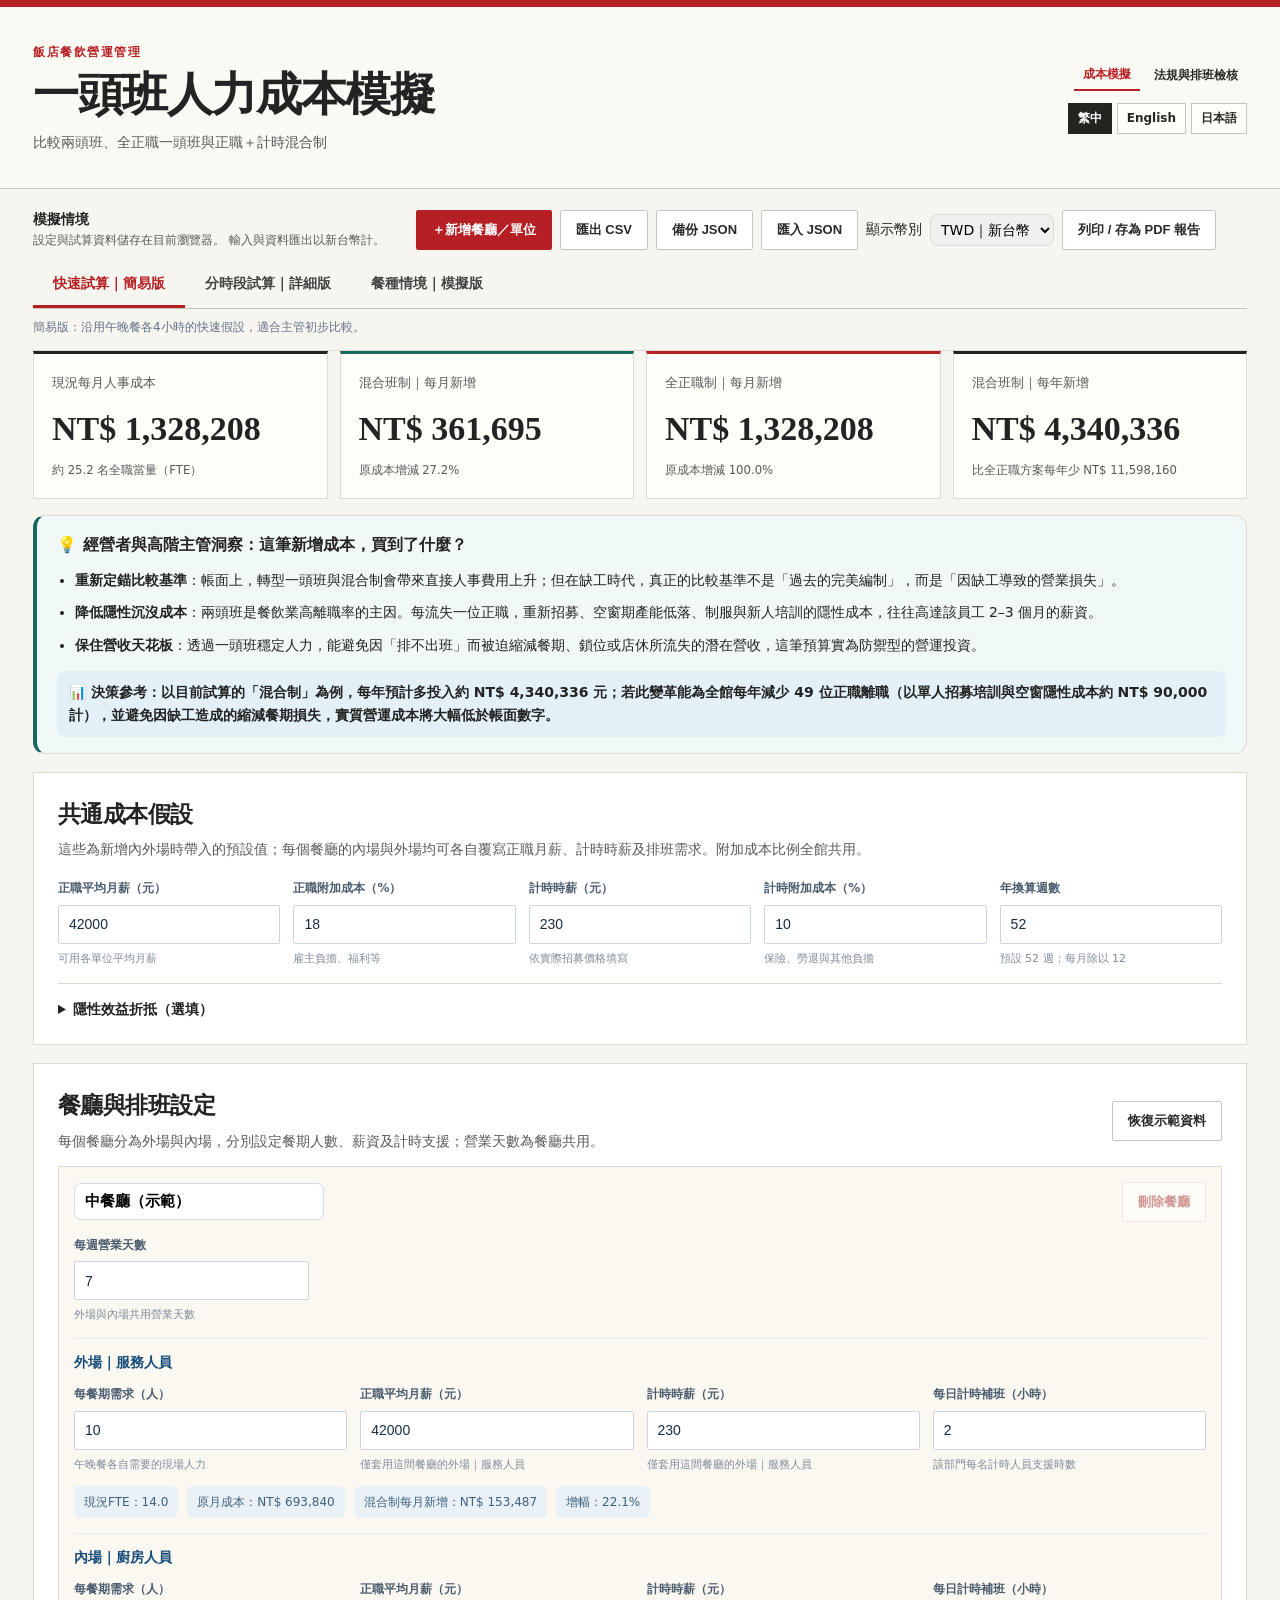
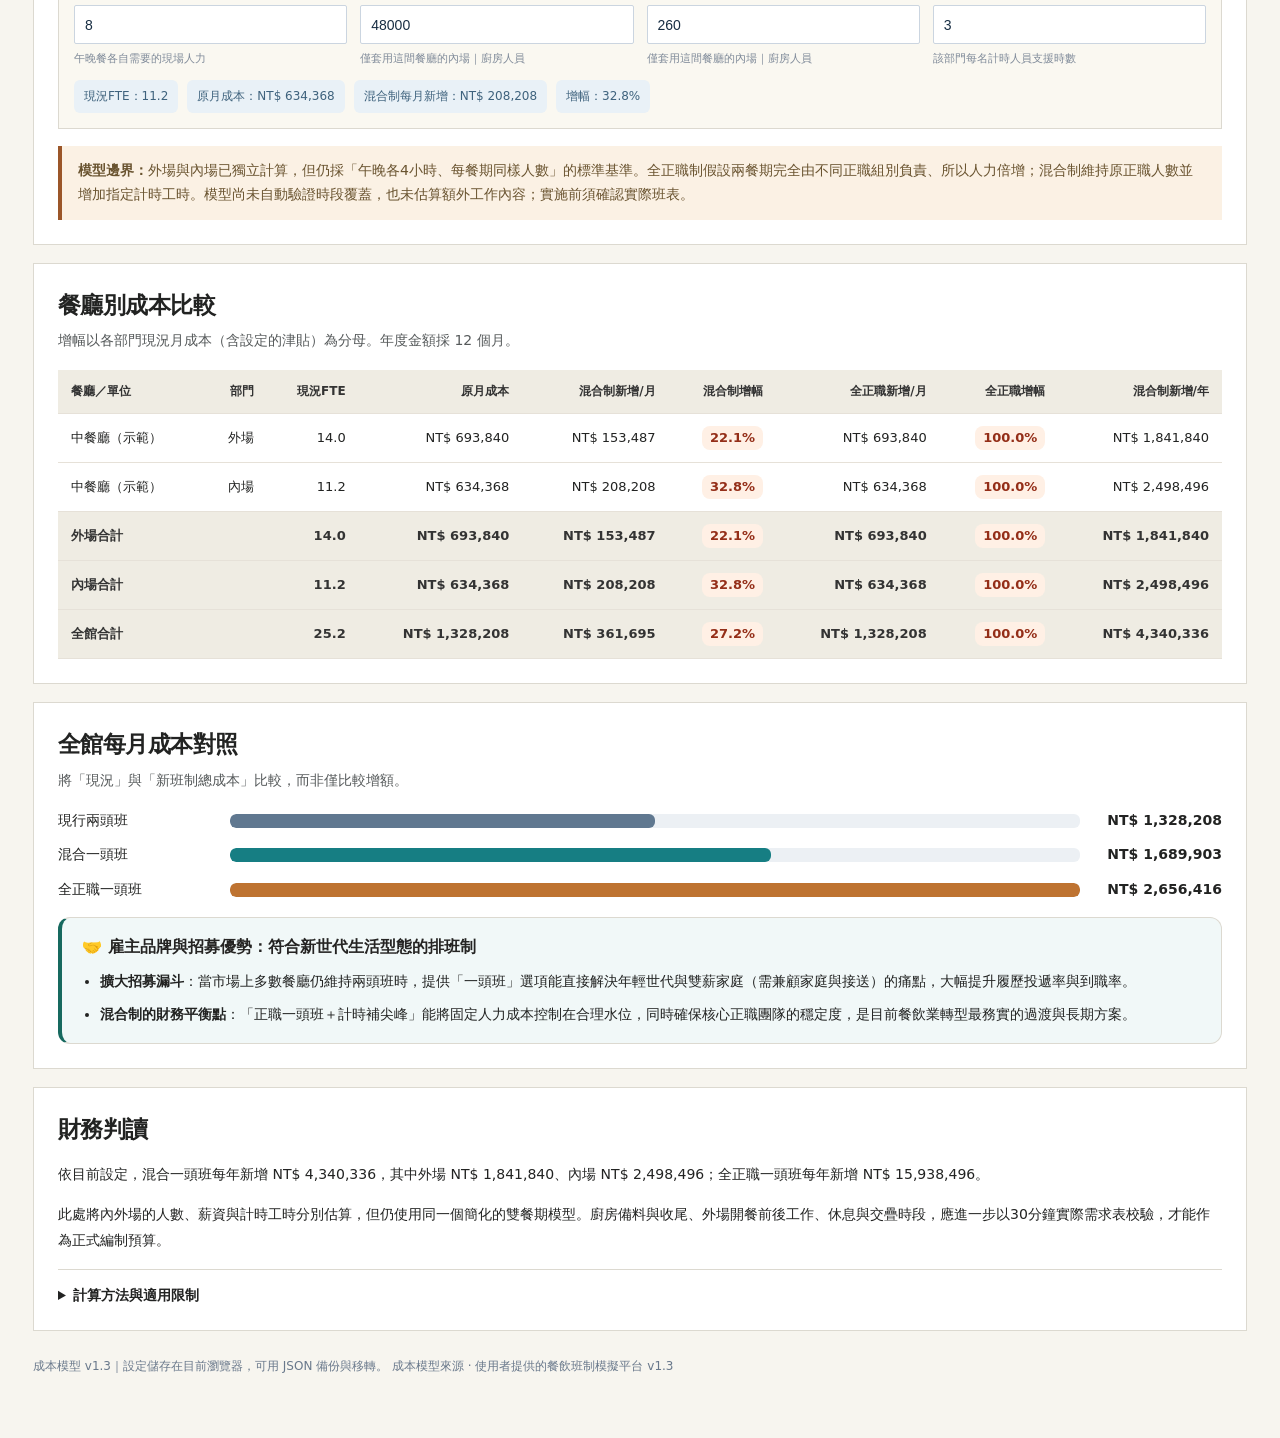
==== commit 013c5fdd: "Add management insights, savings, PDF styling, and currency display" ====
--- a/index.html
+++ b/index.html
@@ -47,7 +47,7 @@
 .tablewrap:focus-visible,.shift-grid:focus-visible,:focus-visible{outline:2px solid #17695f;outline-offset:2px}
 @media(max-width:650px){header{padding:22px 16px}.panel{padding:16px}.mode-tab{font-size:12px;padding:9px 7px}.mode-shell{padding:0}.topbar .button-group{gap:5px}}
 @media print{header{border-top:0;padding:0 0 12px}.header-tools{display:none!important}.print-terms{display:block!important}.tablewrap,.shift-grid{overflow:visible}#scenarioNarrative{display:block!important}}
-</style><link rel="stylesheet" href="site-nav.css"></head>
+</style><link rel="stylesheet" href="site-nav.css"><link rel="stylesheet" href="decision-report.css"></head>
 <body>
 <header><div><small>飯店餐飲營運管理</small><h1>一頭班人力成本模擬</h1><p>比較兩頭班、全正職一頭班與正職＋計時混合制</p></div><div class="site-actions">
   <nav class="site-links"><a href="./" data-site-page aria-current="page">成本模擬</a><a href="labor.html" data-site-page>法規與排班檢核</a></nav>
@@ -55,13 +55,30 @@
   <span id="languageError" hidden>語言載入失敗，請重新整理。 / Reload to try languages again.</span>
 </div></header>
 <main class="wrap">
-<div class="topbar"><div><b>模擬情境</b><div class="note">設定與試算資料儲存在目前瀏覽器。 <span>金額以新台幣計</span></div></div><div class="button-group"><button type="button" class="btn primary" id="addUnit">＋新增餐廳／單位</button><button class="btn" id="downloadCSV">匯出 CSV</button><button class="btn" id="exportJSON">備份 JSON</button><button class="btn" id="importJSON">匯入 JSON</button><button class="btn" id="printBtn">列印報告</button><input type="file" id="fileInput" accept=".json,application/json" class="hidden"/></div></div>
+<div class="print-only print-context"><p id="reportMode"></p><p id="reportCurrency">金額以新台幣計</p></div>
+<div class="topbar"><div><b>模擬情境</b><div class="note">設定與試算資料儲存在目前瀏覽器。 <span>輸入與資料匯出以新台幣計。</span></div></div><div class="button-group"><button type="button" class="btn primary" id="addUnit">＋新增餐廳／單位</button><button class="btn" id="downloadCSV">匯出 CSV</button><button class="btn" id="exportJSON">備份 JSON</button><button class="btn" id="importJSON">匯入 JSON</button><label class="currency-tools">顯示幣別 <select id="displayCurrency"><option value="TWD">TWD｜新台幣</option><option value="JPY">JPY｜日圓</option><option value="USD">USD｜美元</option></select></label><button class="btn" id="printBtn">列印 / 存為 PDF 報告</button><input type="file" id="fileInput" accept=".json,application/json" class="hidden"/></div><div class="currency-tools currency-note"><span id="exchangeRateStatus" role="status"></span><a id="exchangeQuote" href="https://www.google.com/finance/" target="_blank" rel="noopener" hidden>查看 Google Finance 報價</a></div></div>
 <section class="panel edit-area mode-shell" style="margin-top:0"><div class="mode-tabs" role="tablist" aria-label="試算模式"><button type="button" id="simpleTab" class="mode-tab active" role="tab" aria-selected="true">快速試算｜簡易版</button><button type="button" id="detailTab" class="mode-tab" role="tab" aria-selected="false">分時段試算｜詳細版</button><button type="button" id="scenarioTab" class="mode-tab" role="tab" aria-selected="false">餐種情境｜模擬版</button></div><p class="note" id="modeDesc">簡易版：沿用午晚餐各4小時的快速假設，適合主管初步比較。</p></section><section class="grid" id="overviewMetrics" aria-label="總覽指標"><div class="metric"><span>現況每月人事成本</span><strong id="baseMonth">—</strong><small id="baseFte">—</small></div><div class="metric teal"><span>混合班制｜每月新增</span><strong id="mixedAdd">—</strong><small id="mixedPct">—</small></div><div class="metric orange"><span>全正職制｜每月新增</span><strong id="fullAdd">—</strong><small id="fullPct">—</small></div><div class="metric"><span>混合班制｜每年新增</span><strong id="mixedYear">—</strong><small id="deltaFull">—</small></div></section>
-<section class="panel edit-area"><h2>共通成本假設</h2><p class="intro">這些為新增內外場時帶入的預設值；每個餐廳的內場與外場均可各自覆寫正職月薪、計時時薪及排班需求。附加成本比例全館共用。</p><div class="controls" id="globalControls"><div class="field"><label for="salary">正職平均月薪（元）</label><input type="number" min="0" max="1000000" step="500" id="salary" data-global="salary"/><small>可用各單位平均月薪</small></div><div class="field"><label for="benefit">正職附加成本（%）</label><input type="number" min="0" max="100" step="0.5" id="benefit" data-global="benefit"/><small>雇主負擔、福利等</small></div><div class="field"><label for="ptWage">計時時薪（元）</label><input type="number" min="0" max="10000" step="5" id="ptWage" data-global="ptWage"/><small>依實際招募價格填寫</small></div><div class="field"><label for="ptBenefit">計時附加成本（%）</label><input type="number" min="0" max="100" step="0.5" id="ptBenefit" data-global="ptBenefit"/><small>保險、勞退與其他負擔</small></div><div class="field"><label for="weeks">年換算週數</label><input type="number" min="1" max="53" step="0.01" id="weeks" data-global="weeks"/><small>預設 52 週；每月除以 12</small></div></div></section>
+<aside class="insight-card"><h3>💡 經營者與高階主管洞察：這筆新增成本，買到了什麼？</h3>
+<ul>
+<li><strong>重新定錨比較基準</strong>：帳面上，轉型一頭班與混合制會帶來直接人事費用上升；但在缺工時代，真正的比較基準不是「過去的完美編制」，而是「因缺工導致的營業損失」。</li>
+<li><strong>降低隱性沉沒成本</strong>：兩頭班是餐飲業高離職率的主因。每流失一位正職，重新招募、空窗期產能低落、制服與新人培訓的隱性成本，往往高達該員工 2–3 個月的薪資。</li>
+<li><strong>保住營收天花板</strong>：透過一頭班穩定人力，能避免因「排不出班」而被迫縮減餐期、鎖位或店休所流失的潛在營收，這筆預算實為防禦型的營運投資。</li>
+</ul><p id="investmentInsight" class="insight-status" aria-live="polite" hidden></p></aside>
+<section class="panel edit-area"><h2>共通成本假設</h2><p class="intro">這些為新增內外場時帶入的預設值；每個餐廳的內場與外場均可各自覆寫正職月薪、計時時薪及排班需求。附加成本比例全館共用。</p><div class="controls" id="globalControls"><div class="field"><label for="salary">正職平均月薪（元）</label><input type="number" min="0" max="1000000" step="500" id="salary" data-global="salary"/><small>可用各單位平均月薪</small></div><div class="field"><label for="benefit">正職附加成本（%）</label><input type="number" min="0" max="100" step="0.5" id="benefit" data-global="benefit"/><small>雇主負擔、福利等</small></div><div class="field"><label for="ptWage">計時時薪（元）</label><input type="number" min="0" max="10000" step="5" id="ptWage" data-global="ptWage"/><small>依實際招募價格填寫</small></div><div class="field"><label for="ptBenefit">計時附加成本（%）</label><input type="number" min="0" max="100" step="0.5" id="ptBenefit" data-global="ptBenefit"/><small>保險、勞退與其他負擔</small></div><div class="field"><label for="weeks">年換算週數</label><input type="number" min="1" max="53" step="0.01" id="weeks" data-global="weeks"/><small>預設 52 週；每月除以 12</small></div></div>
+<details class="benefit-assumptions"><summary>隱性效益折抵（選填）</summary><div class="controls">
+<div class="field"><label for="splitAllowance">現況每人每月兩頭班／交通津貼（元）</label><input id="splitAllowance" data-global="splitAllowance" type="number" min="0" step="1"><small>僅計入現況，假設轉型後全額省下。</small></div>
+<div class="field"><label for="avoidedDepartures">預估年減少離職人數（人）</label><input id="avoidedDepartures" data-global="avoidedDepartures" type="number" min="0" step="1"><small>以全館每年預估減少的正職離職人數填寫。</small></div>
+<div class="field"><label for="turnoverCost">單人招募培訓隱性成本（元）</label><input id="turnoverCost" data-global="turnoverCost" type="number" min="0" step="1"><small>用於財務判讀的年度預估效益。</small></div>
+</div></details></section>
 <section class="panel edit-area simple-only"><div class="units-head"><div><h2>餐廳與排班設定</h2><p class="intro" style="margin-bottom:0">每個餐廳分為外場與內場，分別設定餐期人數、薪資及計時支援；營業天數為餐廳共用。</p></div><button type="button" class="btn" id="resetBtn">恢復示範資料</button></div><div id="units"></div><div class="warning"><b>模型邊界：</b>外場與內場已獨立計算，但仍採「午晚各4小時、每餐期同樣人數」的標準基準。全正職制假設兩餐期完全由不同正職組別負責、所以人力倍增；混合制維持原正職人數並增加指定計時工時。模型尚未自動驗證時段覆蓋，也未估算額外工作內容；實施前須確認實際班表。</div></section>
-<section class="panel simple-only"><h2>餐廳別成本比較</h2><p class="intro">增幅皆以「該餐廳原有正職成本」為分母；年度金額採12個月。</p><div class="tablewrap"><table><thead><tr><th>餐廳／單位</th><th>部門</th><th>現況FTE</th><th>原月成本</th><th>混合制新增/月</th><th>混合制增幅</th><th>全正職新增/月</th><th>全正職增幅</th><th>混合制新增/年</th></tr></thead><tbody id="resultRows"></tbody><tfoot id="resultFoot"></tfoot></table></div></section>
-<section class="panel simple-only"><h2>全館每月成本對照</h2><p class="intro">將「現況」與「新班制總成本」比較，而非僅比較增額。</p><div class="bar-block" id="costBars"></div></section>
-<section class="panel simple-only"><h2>財務判讀</h2><div id="decision" style="line-height:1.85"></div><details><summary>計算方法與適用限制</summary><ul><li>內場與外場各自計算：現況全職當量（FTE）＝該部門每餐期需求人數 × 每週營業天數 ÷ 5。假設每人每天兩餐期各工作4小時，每週正常工時40小時。</li><li>各部門現況月成本＝該部門FTE × 該部門正職平均月薪 ×（1＋正職附加成本率）。</li><li>各部門混合制新增月成本＝該部門每餐期人數 × 該部門每日計時補班小時 × 每週營業天數 × 年換算週數 ÷ 12 × 該部門計時時薪 ×（1＋計時附加成本率）。</li><li>全正職制新增成本＝現況月成本。這是「午晚各組人力、不共享」的保守方案，並非所有一頭班都必須倍增。</li><li>本模型未單獨計算國定假日出勤、加班、特休及請假替補、招募訓練費、年終獎金、分店薪級差、實際計時最短班長及跨單位調度。若其已列入平均成本或附加成本，不應重複列入。</li><li>使用於董事會或正式年度預算前，必須根據營運時段與30分鐘人力需求，核實班表是否能覆蓋全部服務時段。</li></ul></details></section>
+<section class="panel simple-only"><h2>餐廳別成本比較</h2><p class="intro">增幅以各部門現況月成本（含設定的津貼）為分母。年度金額採 12 個月。</p><div class="tablewrap"><table><thead><tr><th>餐廳／單位</th><th>部門</th><th>現況FTE</th><th>原月成本</th><th>混合制新增/月</th><th>混合制增幅</th><th>全正職新增/月</th><th>全正職增幅</th><th>混合制新增/年</th></tr></thead><tbody id="resultRows"></tbody><tfoot id="resultFoot"></tfoot></table></div></section>
+<section class="panel simple-only"><h2>全館每月成本對照</h2><p class="intro">將「現況」與「新班制總成本」比較，而非僅比較增額。</p><div class="bar-block" id="costBars"></div><aside class="insight-card"><h3>🤝 雇主品牌與招募優勢：符合新世代生活型態的排班制</h3>
+<ul>
+<li><strong>擴大招募漏斗</strong>：當市場上多數餐廳仍維持兩頭班時，提供「一頭班」選項能直接解決年輕世代與雙薪家庭（需兼顧家庭與接送）的痛點，大幅提升履歷投遞率與到職率。</li>
+<li><strong>混合制的財務平衡點</strong>：「正職一頭班＋計時補尖峰」能將固定人力成本控制在合理水位，同時確保核心正職團隊的穩定度，是目前餐飲業轉型最務實的過渡與長期方案。</li>
+</ul></aside>
+</section>
+<section class="panel simple-only"><h2>財務判讀</h2><div id="decision" style="line-height:1.85"></div><details><summary>計算方法與適用限制</summary><ul><li>內場與外場各自計算：現況全職當量（FTE）＝該部門每餐期需求人數 × 每週營業天數 ÷ 5。假設每人每天兩餐期各工作4小時，每週正常工時40小時。</li><li>各部門現況月成本＝該部門FTE × （該部門正職平均月薪 ×（1＋正職附加成本率）＋每人月津貼）。</li><li>各部門混合制新增月成本＝該部門每餐期人數 × 該部門每日計時補班小時 × 每週營業天數 × 年換算週數 ÷ 12 × 該部門計時時薪 ×（1＋計時附加成本率）－現況月津貼。</li><li>全正職制新增成本＝現況未含津貼的月成本－現況月津貼。這是「午晚各組人力、不共享」的保守方案，並非所有一頭班都必須倍增。</li><li>本模型未單獨計算國定假日出勤、加班、特休及請假替補、招募訓練費、年終獎金、分店薪級差、實際計時最短班長及跨單位調度。若其已列入平均成本或附加成本，不應重複列入。</li><li>使用於董事會或正式年度預算前，必須根據營運時段與30分鐘人力需求，核實班表是否能覆蓋全部服務時段。</li></ul></details></section>
 
 <section id="scenarioSection" class="hidden" aria-label="餐種與場域情境模擬">
 <section class="panel edit-area"><div class="units-head"><div><h2>餐種 × 場域 × 服務等級｜情境模擬</h2><p class="intro">根據餐種及營業地點產生平日／假日每30分鐘的外場、內場需求；點「執行模擬」才重新計算。參數為管理估算假設，並非產業標準編制。</p></div></div>
@@ -81,21 +98,36 @@
 </div>
 <div class="button-group" style="margin-top:18px"><button id="runScenario" type="button" class="btn primary">執行模擬</button><button id="scApply" type="button" class="btn" disabled>套用平日需求至詳細版</button><button id="scCsv" type="button" class="btn" disabled>匯出情境明細 CSV</button></div><p class="note" style="margin-top:10px">「營業量」調整每餐出餐／服務負荷；「服務精緻度」以外場為主要影響；「內場製程複雜度」主要影響廚房；正職工時比為排班規劃約束，非法律規定。宴會廳以指定座位數視為單場宴會容量，非每天固定滿席。</p>
 </section>
+<aside class="insight-card"><h3>🎯 現場主管實戰指南：告別排班地獄與無限輪迴的新人培訓</h3>
+<ul>
+<li><strong>離峰產能再分配，尖峰出餐更順暢</strong>：下午離峰時段（14:00–17:00）不再是沒人用的空窗期。一頭班同仁可將原先在尖峰時段極度壓縮的「備料、盤點、環境深度清潔、叫貨」提前或延後完成，讓午晚餐期能 100% 專注於出餐與顧客服務。</li>
+<li><strong>留住熟手，降低管理耗損</strong>：排班不再需要為了補 1–2 小時的缺口而四處求人。穩定的班表能留住核心戰力，大幅減少主廚與外場經理每天花在「改班表、找代班、重複訓練新人」的心力耗損。</li>
+</ul></aside>
 <div id="scenarioResults" class="hidden"><section class="panel"><h2>模擬結果｜成本及編制</h2><div id="scenarioHeadline" class="scenario-kpis"></div><div id="scenarioNarrative" class="warning"></div><div class="tablewrap"><table><thead><tr><th>日期／部門</th><th>原兩頭班基準FTE＊</th><th>新制正職FTE</th><th>新制計時人時／週</th><th>原月成本</th><th>新制月成本</th><th>月增減</th><th>人力覆蓋</th></tr></thead><tbody id="scenarioRows"></tbody></table></div><p class="note">＊原兩頭班基準為依需求尖峰反推的「示範編制」，不是飯店既有實際編制。正式報告必須替換成現有人事費及實際FTE。平日／假日按每週營業天數加權。正職薪資採每人每月固定成本；FTE為平均編制需求，需依排休及假勤上修。</p></section><section class="panel"><h2>人力需求曲線與班次建議</h2><div id="scenarioChart"></div><div id="scenarioShiftTable"></div></section><section class="panel"><h2>重要假設及限制</h2><div id="scenarioAssumptions" class="note"></div></section><section class="panel"><h2>情境成本口徑</h2><p class="note" id="scenarioRates"></p>
 <details class="print-terms"><summary>財務公式與人力覆蓋</summary><ul class="formula-list">
 <li>平日、假日、外場與內場分開計算。現況 FTE＝當日最高需求人數 × 該類營業天數 ÷ 5。新制正職 FTE＝當日正職班出勤人數 × 該類營業天數 ÷ 5。</li>
-<li>正職月成本＝FTE × 月薪 ×（1＋正職附加成本率）。計時月成本＝每週計時人時 × 52 ÷ 12 × 時薪 ×（1＋計時附加成本率）。</li>
+<li>現況先計入現況 FTE × 每人月津貼。正職月薪成本＝FTE × 月薪 ×（1＋正職附加成本率）。計時月成本＝每週計時人時 × 52 ÷ 12 × 時薪 ×（1＋計時附加成本率）。</li>
 <li>新制月成本＝正職月成本＋計時月成本。月增減＝新制月成本－現況月成本。年度增減＝月增減 × 12。</li>
 <li>每週人力缺口＝各半小時未覆蓋人數 × 0.5 小時 × 該類每週營業天數，再加總外場與內場。</li>
 </ul></details></section></div>
 </section>
 <section id="detailSection" class="hidden" aria-label="分時段試算設定">
  <section class="panel edit-area"><h2>逐半小時需求與班次</h2><p class="intro">每間餐廳分別設定外場、內場。以每日09:00–23:00、每30分鐘為單位輸入「當下必須在場的人數」，再設定早班、晚班、計時班及休息時段。每日需求預設為每個營業日相同，其他差異可建立另一個餐廳情境比較。</p><div class="warning"><b>計算邏輯：</b>詳細版將「現況編制FTE」與「新排班需求FTE」分開比較，允許得出負增額；班表不滿足需求時會標示缺口，<b>不能將未覆蓋的低成本方案視為可行方案</b>。自動建議是固定三種班型下的成本最小整數組合，並非全飯店跨部門最佳化。</div><div id="detailUnits"></div></section>
- <section class="panel"><h2>全館與餐廳別成本比較</h2><p class="intro">每個部門現況FTE獨立輸入；新制正職FTE按每日班次人數 × 每週營業天數 ÷ 5 計算，計時成本按實際排班小時計算。</p><div class="tablewrap"><table><thead><tr><th>餐廳</th><th>部門</th><th>覆蓋</th><th>現況FTE</th><th>新制FTE</th><th>計時人時/月</th><th>原月成本</th><th>新制月成本</th><th>每月增減</th><th>每年增減</th></tr></thead><tbody id="detailRows"></tbody><tfoot id="detailFoot"></tfoot></table></div></section>
- <section class="panel"><h2>班次覆蓋檢核</h2><p class="intro">圖中「需求」為輸入的最低在場人數，「覆蓋」為班次扣除休息後的實際在場人數；紅色代表缺人。0需求時段不必排班。</p><div id="coverageCharts"></div></section>
+ <section class="panel"><h2>全館與餐廳別成本比較</h2><p class="intro">每個部門現況FTE獨立輸入；新制正職FTE按每日班次人數 × 每週營業天數 ÷ 5 計算，計時成本按實際排班小時計算。</p><div class="tablewrap"><table><thead><tr><th>餐廳</th><th>部門</th><th>覆蓋</th><th>現況FTE</th><th>新制FTE</th><th>計時人時/月</th><th>原月成本</th><th>新制月成本</th><th>每月增減</th><th>每年增減</th></tr></thead><tbody id="detailRows"></tbody><tfoot id="detailFoot"></tfoot></table></div><aside class="insight-card"><h3>🤝 雇主品牌與招募優勢：符合新世代生活型態的排班制</h3>
+<ul>
+<li><strong>擴大招募漏斗</strong>：當市場上多數餐廳仍維持兩頭班時，提供「一頭班」選項能直接解決年輕世代與雙薪家庭（需兼顧家庭與接送）的痛點，大幅提升履歷投遞率與到職率。</li>
+<li><strong>混合制的財務平衡點</strong>：「正職一頭班＋計時補尖峰」能將固定人力成本控制在合理水位，同時確保核心正職團隊的穩定度，是目前餐飲業轉型最務實的過渡與長期方案。</li>
+</ul></aside>
+</section>
+ <section class="panel"><h2>班次覆蓋檢核</h2><p class="intro">圖中「需求」為輸入的最低在場人數，「覆蓋」為班次扣除休息後的實際在場人數；紅色代表缺人。0需求時段不必排班。</p><div id="coverageCharts"></div><aside class="insight-card"><h3>🎯 現場主管實戰指南：告別排班地獄與無限輪迴的新人培訓</h3>
+<ul>
+<li><strong>離峰產能再分配，尖峰出餐更順暢</strong>：下午離峰時段（14:00–17:00）不再是沒人用的空窗期。一頭班同仁可將原先在尖峰時段極度壓縮的「備料、盤點、環境深度清潔、叫貨」提前或延後完成，讓午晚餐期能 100% 專注於出餐與顧客服務。</li>
+<li><strong>留住熟手，降低管理耗損</strong>：排班不再需要為了補 1–2 小時的缺口而四處求人。穩定的班表能留住核心戰力，大幅減少主廚與外場經理每天花在「改班表、找代班、重複訓練新人」的心力耗損。</li>
+</ul><p id="coverageInsight" class="insight-status" aria-live="polite" hidden></p></aside>
+</section>
  <section class="panel"><h2>成本與覆蓋判讀</h2><div id="detailDecision" class="note"></div>
 <details class="print-terms"><summary>財務公式與覆蓋口徑</summary><ul class="formula-list">
-<li>現況月成本＝現況正職 FTE × 正職月薪 ×（1＋正職附加成本率）。</li>
+<li>現況月成本＝現況正職 FTE ×（正職月薪 ×（1＋正職附加成本率）＋每人月津貼）。</li>
 <li>新制正職 FTE＝正職班每日出勤人數合計 × 每週營業天數 ÷ 5。假設每班有薪 8 小時。</li>
 <li>新制月成本＝新制正職 FTE × 正職月薪 ×（1＋正職附加成本率）＋每月計時人時 × 計時時薪 ×（1＋計時附加成本率）。</li>
 <li>每月計時人時＝每日計時人時 × 每週營業天數 × 年換算週數 ÷ 12。年度增減＝（新制月成本－現況月成本）× 12。</li>
@@ -106,17 +138,26 @@
 </main>
 <script>
 'use strict';
-const DEFAULT={salary:42000,benefit:18,ptWage:230,ptBenefit:10,weeks:52,units:[{id:1,name:'中餐廳（示範）',days:7,foh:{peak:10,salary:42000,ptWage:230,ptHours:2},boh:{peak:8,salary:48000,ptWage:260,ptHours:3}}]};
+const BENEFIT_DEFAULTS={splitAllowance:0,avoidedDepartures:0,turnoverCost:60000};
+const DEFAULT={...BENEFIT_DEFAULTS,salary:42000,benefit:18,ptWage:230,ptBenefit:10,weeks:52,units:[{id:1,name:'中餐廳（示範）',days:7,foh:{peak:10,salary:42000,ptWage:230,ptHours:2},boh:{peak:8,salary:48000,ptWage:260,ptHours:3}}]};
 const KEY='restaurant-shift-simulator-v2';
 const clone=o=>JSON.parse(JSON.stringify(o));
 const $=id=>document.getElementById(id);
 function num(v,fallback=0){if(v===undefined||v===null||v==='')return fallback;const n=Number(v);return Number.isFinite(n)?Math.max(0,n):fallback}
 function normDept(d,defaultSalary,defaultWage,peak,ptHours){return {peak:num(d?.peak,peak),salary:num(d?.salary,defaultSalary),ptWage:num(d?.ptWage,defaultWage),ptHours:num(d?.ptHours,ptHours)}}
-function normalize(v){let salary=num(v.salary,42000),ptWage=num(v.ptWage,230);return {salary,benefit:num(v.benefit,18),ptWage,ptBenefit:num(v.ptBenefit,10),weeks:num(v.weeks,52),units:(Array.isArray(v.units)?v.units:[]).slice(0,100).map((u,i)=>({id:i+1,name:String(u.name||'未命名餐廳').slice(0,80),days:num(u.days,7),foh:normDept(u.foh,salary,ptWage,num(u.peak,10),num(u.ptHours,2)),boh:normDept(u.boh,48000,260,u.foh?8:0,u.foh?3:0)}))}}
+function normalize(v){let salary=num(v.salary,42000),ptWage=num(v.ptWage,230);return {salary,
+  splitAllowance:num(v.splitAllowance,BENEFIT_DEFAULTS.splitAllowance),
+  avoidedDepartures:num(v.avoidedDepartures,BENEFIT_DEFAULTS.avoidedDepartures),
+  turnoverCost:num(v.turnoverCost,BENEFIT_DEFAULTS.turnoverCost),
+  benefit:num(v.benefit,18),ptWage,ptBenefit:num(v.ptBenefit,10),weeks:num(v.weeks,52),units:(Array.isArray(v.units)?v.units:[]).slice(0,100).map((u,i)=>({id:i+1,name:String(u.name||'未命名餐廳').slice(0,80),days:num(u.days,7),foh:normDept(u.foh,salary,ptWage,num(u.peak,10),num(u.ptHours,2)),boh:normDept(u.boh,48000,260,u.foh?8:0,u.foh?3:0)}))}}
 function load(){try{const v=JSON.parse(localStorage.getItem(KEY));if(v&&Array.isArray(v.units)&&v.units.length)return normalize(v);const old=JSON.parse(localStorage.getItem('restaurant-shift-simulator-v1'));if(old&&Array.isArray(old.units)&&old.units.length)return normalize(old)}catch(e){}return clone(DEFAULT)}
 let model=load();function persist(){try{localStorage.setItem(KEY,JSON.stringify(model))}catch(e){}}
-const nt=n=>Math.round(n).toLocaleString('zh-TW');const money=n=>'NT$ '+nt(n);const pct=n=>Number.isFinite(n)?n.toFixed(1)+'%':'—';
-function calcDept(u,kind){const x=u[kind],fte=x.peak*u.days/5,base=fte*x.salary*(1+model.benefit/100),part=x.peak*x.ptHours*u.days*model.weeks/12*x.ptWage*(1+model.ptBenefit/100);return {id:u.id,name:u.name,kind,label:kind==='foh'?'外場':'內場',peak:x.peak,days:u.days,salary:x.salary,ptWage:x.ptWage,ptHours:x.ptHours,fte,base,part,full:base,mixed:base+part,fullTotal:base*2}}
+let displayCurrency='TWD';
+let displayRate=1;
+const nt=n=>Math.round(n).toLocaleString('zh-TW');
+const money=n=>displayCurrency==='TWD'?'NT$ '+nt(n):
+  new Intl.NumberFormat('en-US',{style:'currency',currency:displayCurrency,currencyDisplay:'code'}).format(n*displayRate);const pct=n=>Number.isFinite(n)?n.toFixed(1)+'%':'—';
+function calcDept(u,kind){const x=u[kind],fte=x.peak*u.days/5,base=fte*x.salary*(1+model.benefit/100),part=x.peak*x.ptHours*u.days*model.weeks/12*x.ptWage*(1+model.ptBenefit/100);const allowance=fte*model.splitAllowance;return {id:u.id,name:u.name,kind,label:kind==='foh'?'外場':'內場',peak:x.peak,days:u.days,salary:x.salary,ptWage:x.ptWage,ptHours:x.ptHours,fte,base:base+allowance,part:part-allowance,full:base-allowance,mixed:base+part,fullTotal:base*2}}
 function results(){return model.units.flatMap(u=>[calcDept(u,'foh'),calcDept(u,'boh')])}
 function total(rows){return rows.reduce((a,r)=>({fte:a.fte+r.fte,base:a.base+r.base,part:a.part+r.part,full:a.full+r.full,mixed:a.mixed+r.mixed,fullTotal:a.fullTotal+r.fullTotal}),{fte:0,base:0,part:0,full:0,mixed:0,fullTotal:0})}
 function el(tag,attrs={},str){const e=document.createElement(tag);Object.entries(attrs).forEach(([k,v])=>{if(k==='className')e.className=v;else e.setAttribute(k,v)});if(str!=null)e.textContent=str;return e}
@@ -124,11 +165,30 @@
 function deptSection(u,kind,title){const d=u[kind],section=el('div',{className:'dept-section'}),heading=el('h3',{},title),g=el('div',{className:'controls'});g.append(makeField(d,'peak','每餐期需求（人）','午晚餐各自需要的現場人力',0,1000,1),makeField(d,'salary','正職平均月薪（元）','僅套用這間餐廳的'+title,0,1000000,500),makeField(d,'ptWage','計時時薪（元）','僅套用這間餐廳的'+title,0,10000,5),makeField(d,'ptHours','每日計時補班（小時）','該部門每名計時人員支援時數',0,12,.5));const res=el('div',{className:'unit-result',id:'unitResult-'+u.id+'-'+kind});section.append(heading,g,res);return section}
 function renderUnits(){const target=$('units');target.replaceChildren();model.units.forEach(u=>{const card=el('div',{className:'unit'}),top=el('div',{className:'unit-title'}),name=el('input',{type:'text',maxlength:'80','aria-label':'餐廳名稱'});name.value=u.name;name.addEventListener('input',()=>{u.name=name.value;renderResults()});const del=el('button',{className:'btn danger',type:'button'},'刪除餐廳');del.disabled=model.units.length===1;del.addEventListener('click',()=>{if(model.units.length===1)return;model.units=model.units.filter(v=>v.id!==u.id);renderUnits();renderResults()});top.append(name,del);const days=el('div',{className:'days-row'});days.append(makeField(u,'days','每週營業天數','外場與內場共用營業天數',0,7,1));card.append(top,days,deptSection(u,'foh','外場｜服務人員'),deptSection(u,'boh','內場｜廚房人員'));target.append(card)})}
 function addCells(tr,values,cls={}){values.forEach((v,i)=>tr.append(el('td',cls[i]?{className:cls[i]}:{},v)))}
-function renderResults(){const rows=results(),t=total(rows);$('baseMonth').textContent=money(t.base);$('baseFte').textContent='約 '+t.fte.toFixed(1)+' 名全職當量（FTE）';$('mixedAdd').textContent=money(t.part);$('mixedPct').textContent='原成本增加 '+pct(t.base?t.part/t.base*100:NaN);$('fullAdd').textContent=money(t.full);$('fullPct').textContent='原成本增加 '+pct(t.base?100:NaN);$('mixedYear').textContent=money(t.part*12);$('deltaFull').textContent='比全正職方案每年少 '+money((t.full-t.part)*12);
-const tbody=$('resultRows');tbody.replaceChildren();for(const r of rows){const tr=el('tr');addCells(tr,[r.name,r.label,r.fte.toFixed(1),money(r.base),money(r.part),pct(r.base?r.part/r.base*100:NaN),money(r.full),pct(r.base?100:NaN),money(r.part*12)],{4:'pos'});tbody.append(tr);const b=$('unitResult-'+r.id+'-'+r.kind);if(b){b.replaceChildren();['現況FTE：'+r.fte.toFixed(1),'原月成本：'+money(r.base),'混合制每月新增：'+money(r.part),'增幅：'+pct(r.base?r.part/r.base*100:NaN)].forEach(v=>b.append(el('span',{},v)))}}
-const footer=$('resultFoot');footer.replaceChildren();for(const [name,which] of [['外場合計',rows.filter(r=>r.kind==='foh')],['內場合計',rows.filter(r=>r.kind==='boh')],['全館合計',rows]]){const sub=total(which),tr=el('tr');addCells(tr,[name,'',sub.fte.toFixed(1),money(sub.base),money(sub.part),pct(sub.base?sub.part/sub.base*100:NaN),money(sub.full),pct(sub.base?100:NaN),money(sub.part*12)]);footer.append(tr)}
+function costBadge(cell, tone) {
+  const value=cell.textContent;
+  cell.replaceChildren(el('span',{className:'result-badge '+tone},value));
+}
+function costTone(delta) {return delta>0?'is-warning':delta<0?'is-good':'is-neutral'}
+function investmentInsight(mixedYear, fullYear=0, mixedLabel='混合制') {
+  const target=$('investmentInsight');
+  const annual=mixedYear>0?mixedYear:fullYear;
+  const label=mixedYear>0?mixedLabel:'全正職制';
+  target.hidden=!(annual>0);
+  target.textContent=target.hidden?'':'📊 決策參考：以目前試算的「'+label+'」為例，每年預計多投入約 '+money(annual)+(displayCurrency==='TWD'?' 元':'')+'；若此變革能為全館每年減少 '+nt(Math.ceil(annual/90000))+' 位正職離職（以單人招募培訓與空窗隱性成本約 '+money(90000)+' 計），並避免因缺工造成的縮減餐期損失，實質營運成本將大幅低於帳面數字。';
+}
+function appendTurnoverEffect(target,annualDelta,label='混合制') {
+  const savings=model.avoidedDepartures*model.turnoverCost;
+  if (savings>0) target.append(el('p',{className:'insight-status'},'計入減少離職之隱性效益後，'+label+'實質年增成本約為：'+money(annualDelta-savings)+'（預估年度離職折抵 '+money(savings)+'）。'));
+}
+function renderResults(){const rows=results(),t=total(rows);$('baseMonth').textContent=money(t.base);$('baseFte').textContent='約 '+t.fte.toFixed(1)+' 名全職當量（FTE）';$('mixedAdd').textContent=money(t.part);$('mixedPct').textContent='原成本增減 '+pct(t.base?t.part/t.base*100:NaN);$('fullAdd').textContent=money(t.full);$('fullPct').textContent='原成本增減 '+pct(t.base?t.full/t.base*100:NaN);$('mixedYear').textContent=money(t.part*12);$('deltaFull').textContent='比全正職方案每年少 '+money((t.full-t.part)*12);
+const tbody=$('resultRows');tbody.replaceChildren();for(const r of rows){const tr=el('tr');addCells(tr,[r.name,r.label,r.fte.toFixed(1),money(r.base),money(r.part),pct(r.base?r.part/r.base*100:NaN),money(r.full),pct(r.base?r.full/r.base*100:NaN),money(r.part*12)]);costBadge(tr.children[5],costTone(r.part));costBadge(tr.children[7],costTone(r.full));tbody.append(tr);const b=$('unitResult-'+r.id+'-'+r.kind);if(b){b.replaceChildren();['現況FTE：'+r.fte.toFixed(1),'原月成本：'+money(r.base),'混合制每月新增：'+money(r.part),'增幅：'+pct(r.base?r.part/r.base*100:NaN)].forEach(v=>b.append(el('span',{},v)))}}
+const footer=$('resultFoot');footer.replaceChildren();for(const [name,which] of [['外場合計',rows.filter(r=>r.kind==='foh')],['內場合計',rows.filter(r=>r.kind==='boh')],['全館合計',rows]]){const sub=total(which),tr=el('tr');addCells(tr,[name,'',sub.fte.toFixed(1),money(sub.base),money(sub.part),pct(sub.base?sub.part/sub.base*100:NaN),money(sub.full),pct(sub.base?sub.full/sub.base*100:NaN),money(sub.part*12)]);costBadge(tr.children[5],costTone(sub.part));costBadge(tr.children[7],costTone(sub.full));footer.append(tr)}
 const bars=$('costBars');bars.replaceChildren();const data=[['現行兩頭班',t.base,'#607890'],['混合一頭班',t.mixed,'#167e83'],['全正職一頭班',t.fullTotal,'#be7331']],max=Math.max(...data.map(v=>v[1]),1);for(const [name,val,color] of data){const line=el('div',{className:'barline'}),track=el('div',{className:'track'}),fill=el('div',{className:'fill'});fill.style.width=val/max*100+'%';fill.style.background=color;track.append(fill);line.append(el('span',{},name),track,el('b',{},money(val)));bars.append(line)}
-const fo=total(rows.filter(r=>r.kind==='foh')),bo=total(rows.filter(r=>r.kind==='boh'));const decision=$('decision');decision.replaceChildren(el('p',{},'依目前設定，混合一頭班每年新增 '+money(t.part*12)+'，其中外場 '+money(fo.part*12)+'、內場 '+money(bo.part*12)+'；全正職一頭班每年新增 '+money(t.full*12)+'。'),el('p',{},'此處將內外場的人數、薪資與計時工時分別估算，但仍使用同一個簡化的雙餐期模型。廚房備料與收尾、外場開餐前後工作、休息與交疊時段，應進一步以30分鐘實際需求表校驗，才能作為正式編制預算。'));persist()}
+const fo=total(rows.filter(r=>r.kind==='foh')),bo=total(rows.filter(r=>r.kind==='boh'));const decision=$('decision');decision.replaceChildren(el('p',{},'依目前設定，混合一頭班每年新增 '+money(t.part*12)+'，其中外場 '+money(fo.part*12)+'、內場 '+money(bo.part*12)+'；全正職一頭班每年新增 '+money(t.full*12)+'。'),el('p',{},'此處將內外場的人數、薪資與計時工時分別估算，但仍使用同一個簡化的雙餐期模型。廚房備料與收尾、外場開餐前後工作、休息與交疊時段，應進一步以30分鐘實際需求表校驗，才能作為正式編制預算。'));
+appendTurnoverEffect(decision,t.part*12);
+investmentInsight(t.part*12,t.full*12);
+persist()}
 function syncGlobals(){document.querySelectorAll('[data-global]').forEach(input=>{input.value=model[input.dataset.global];input.oninput=()=>{model[input.dataset.global]=num(input.value);renderResults()}})}
 function render(){syncGlobals();renderUnits();renderResults()}
 function download(name,content,mime){name=localText(name);const blob=new Blob(['﻿',content],{type:mime}),url=URL.createObjectURL(blob),a=el('a',{href:url,download:name});document.body.append(a);a.click();a.remove();setTimeout(()=>URL.revokeObjectURL(url),1000)}
@@ -140,6 +200,9 @@
 $('importJSON').addEventListener('click',()=>$('fileInput').click());$('fileInput').addEventListener('change',async e=>{const file=e.target.files[0];if(!file)return;try{const v=JSON.parse(await file.text());if(!Array.isArray(v.units)||!v.units.length)throw Error('沒有餐廳資料');model=normalize(v);render();showMessage('已匯入設定（舊版資料的原編制視為外場，內場預設0人，請補填）')}catch(err){showMessage('匯入失敗：'+err.message)}e.target.value=''});
 $('addUnit').addEventListener('click',()=>{const id=Math.max(0,...model.units.map(x=>x.id))+1;model.units.push({id,name:'新增餐廳 '+id,days:7,foh:{peak:10,salary:model.salary,ptWage:model.ptWage,ptHours:2},boh:{peak:8,salary:48000,ptWage:260,ptHours:3}});renderUnits();renderResults()});
 $('resetBtn').addEventListener('click',()=>{if(confirm(localText('確定恢復示範資料？目前設定將被取代。'))){model=clone(DEFAULT);render()}});
+window.addEventListener('beforeprint',()=>{
+  $('reportMode').textContent=document.querySelector('.mode-tab.active').textContent;
+});
 $('printBtn').addEventListener('click',()=>window.print());render();
 </script>
 <script>
@@ -161,7 +224,7 @@
 function coverage(v){const coverage=Array(SLOT_COUNT).fill(0);for(const s of v.shifts){if(!shiftValid(s))continue;for(let i=SLOT_START;i<SLOT_END;i++){const working=i>=s.start&&i<s.end&&(s.type==='pt'||i<s.breakStart||i>=s.breakStart+2);if(working)coverage[i-SLOT_START]+=cleanInt(s.count,200);}}return coverage}
 function detailCalc(u,kind){const v=getDetail(u,kind),d=u[kind];const cov=coverage(v),min=v.demand;let gaps=0,gapHours=0,excessHours=0,neededHours=0;for(let j=0;j<SLOT_COUNT;j++){let miss=Math.max(0,min[j]-cov[j]),excess=Math.max(0,cov[j]-min[j]);if(miss)gaps++;gapHours+=miss*.5;excessHours+=excess*.5;neededHours+=min[j]*.5;}
  const full=v.shifts.filter(s=>s.type==='full').reduce((a,s)=>a+cleanInt(s.count,200),0);const ptDaily=v.shifts.filter(s=>s.type==='pt').reduce((a,s)=>a+cleanInt(s.count,200)*(s.end-s.start)/2,0);
- const original=v.baselineFte*d.salary*(1+model.benefit/100);const newFte=full*u.days/5;const fullCost=newFte*d.salary*(1+model.benefit/100);const ptMonthHours=ptDaily*u.days*model.weeks/12;const ptCost=ptMonthHours*d.ptWage*(1+model.ptBenefit/100);const invalid=v.shifts.some(s=>!shiftValid(s));return {name:u.name,kind,label:DEPT_NAMES[kind],oldFte:v.baselineFte,newFte,ptMonthHours,base:original,newCost:fullCost+ptCost,delta:fullCost+ptCost-original,gaps,gapHours,excessHours,neededHours,invalid,cov,v,u};}
+ const original=v.baselineFte*d.salary*(1+model.benefit/100)+v.baselineFte*model.splitAllowance;const newFte=full*u.days/5;const fullCost=newFte*d.salary*(1+model.benefit/100);const ptMonthHours=ptDaily*u.days*model.weeks/12;const ptCost=ptMonthHours*d.ptWage*(1+model.ptBenefit/100);const invalid=v.shifts.some(s=>!shiftValid(s));return {name:u.name,kind,label:DEPT_NAMES[kind],oldFte:v.baselineFte,newFte,ptMonthHours,base:original,newCost:fullCost+ptCost,delta:fullCost+ptCost-original,gaps,gapHours,excessHours,neededHours,invalid,cov,v,u};}
 function detailField(label,value,onChange,opts={}){const box=el('div',{className:'field'});const lab=el('label',{},label);const inp=el('input',{type:'number',min:opts.min??0,max:opts.max??999,step:opts.step??1,'aria-label':label});inp.value=value;inp.addEventListener('change',()=>{onChange(inp.value);persistDetail();drawDetails()});box.append(lab,inp);return box}
 function timeSelect(value,onchange,allowNone=false){const select=el('select',{'aria-label':'時間'});if(allowNone)select.append(el('option',{value:'-1'},'不休息'));for(let i=SLOT_START;i<=SLOT_END;i++)select.append(el('option',{value:String(i)},DTIME(i)));select.value=String(value);select.addEventListener('change',()=>{onchange(Number(select.value));persistDetail();drawDetails()});return select}
 function detailUnit(u){const card=el('div',{className:'detail-unit'}),title=el('div',{className:'detail-head'});title.append(el('h3',{},u.name),el('span',{className:'note'},'每週營業 '+u.days+' 天 · 與簡易版共用餐廳名稱、薪資及營業天數'));card.append(title);
@@ -179,10 +242,21 @@
  let pt=0,feasible=true;for(let j=0;j<SLOT_COUNT;j++){const rest=demand[j]-a*cover[0][j]-b*cover[1][j];if(rest<=0)continue;if(!cover[2][j]){feasible=false;break}pt=Math.max(pt,rest);}if(!feasible||pt>peak)continue;const cost=(a+b)*rate+pt*ptrate;if(cost<minCost){minCost=cost;best=[a,b,pt]}}
 return best;}
 function sumD(rows){return rows.reduce((a,r)=>({base:a.base+r.base,newCost:a.newCost+r.newCost,delta:a.delta+r.delta,oldFte:a.oldFte+r.oldFte,newFte:a.newFte+r.newFte,ptMonthHours:a.ptMonthHours+r.ptMonthHours,gaps:a.gaps+r.gaps,gapHours:a.gapHours+r.gapHours,invalid:a.invalid||r.invalid}),{base:0,newCost:0,delta:0,oldFte:0,newFte:0,ptMonthHours:0,gaps:0,gapHours:0,invalid:false})}
-function detailRecalc(){if(activeMode!=='detail')return;const rows=model.units.flatMap(u=>['foh','boh'].map(k=>detailCalc(u,k))),t=sumD(rows);$('baseMonth').textContent=money(t.base);$('baseFte').textContent='現況 '+t.oldFte.toFixed(1)+' FTE';$('mixedAdd').textContent=(t.delta>=0?'+':'−')+money(Math.abs(t.delta));$('mixedPct').textContent='詳細版新制增減 '+pct(t.base?t.delta/t.base*100:NaN);$('fullAdd').textContent=money(t.newCost);$('fullPct').textContent='新制每月總成本';$('mixedYear').textContent=(t.delta>=0?'+':'−')+money(Math.abs(t.delta*12));$('deltaFull').textContent=t.invalid?'警示：班次設定異常':t.gaps?'警示：'+t.gaps+' 個半小時缺人時段':'全部人力需求已覆蓋';const body=$('detailRows');body.replaceChildren();for(const r of rows){const tr=el('tr');addCells(tr,[r.name,r.label,r.invalid?'班次錯誤':r.gaps?'缺口 '+r.gapHours.toFixed(1)+'人時/日':'符合',r.oldFte.toFixed(1),r.newFte.toFixed(1),r.ptMonthHours.toFixed(1),money(r.base),money(r.newCost),(r.delta>=0?'+':'−')+money(Math.abs(r.delta)),(r.delta>=0?'+':'−')+money(Math.abs(r.delta*12))]);if(r.gaps||r.invalid)tr.children[2].className='text-warning';body.append(tr)}const foot=$('detailFoot');foot.replaceChildren();for(const [name,subrows] of [['外場合計',rows.filter(x=>x.kind==='foh')],['內場合計',rows.filter(x=>x.kind==='boh')],['全館合計',rows]]){const v=sumD(subrows),tr=el('tr');addCells(tr,[name,'',v.invalid?'班次設定異常':v.gaps?'缺口 '+v.gapHours.toFixed(1)+'人時/日':'符合',v.oldFte.toFixed(1),v.newFte.toFixed(1),v.ptMonthHours.toFixed(1),money(v.base),money(v.newCost),(v.delta>=0?'+':'−')+money(Math.abs(v.delta)),(v.delta>=0?'+':'−')+money(Math.abs(v.delta*12))]);foot.append(tr)}
+function detailRecalc(){if(activeMode!=='detail')return;const rows=model.units.flatMap(u=>['foh','boh'].map(k=>detailCalc(u,k))),t=sumD(rows);$('baseMonth').textContent=money(t.base);$('baseFte').textContent='現況 '+t.oldFte.toFixed(1)+' FTE';$('mixedAdd').textContent=(t.delta>=0?'+':'−')+money(Math.abs(t.delta));$('mixedPct').textContent='詳細版新制增減 '+pct(t.base?t.delta/t.base*100:NaN);$('fullAdd').textContent=money(t.newCost);$('fullPct').textContent='新制每月總成本';$('mixedYear').textContent=(t.delta>=0?'+':'−')+money(Math.abs(t.delta*12));$('deltaFull').textContent=t.invalid?'警示：班次設定異常':t.gaps?'警示：'+t.gaps+' 個半小時缺人時段':'全部人力需求已覆蓋';const body=$('detailRows');body.replaceChildren();for(const r of rows){const tr=el('tr');addCells(tr,[r.name,r.label,r.invalid?'班次錯誤':r.gaps?'缺口 '+r.gapHours.toFixed(1)+'人時/日':'符合',r.oldFte.toFixed(1),r.newFte.toFixed(1),r.ptMonthHours.toFixed(1),money(r.base),money(r.newCost),(r.delta>=0?'+':'−')+money(Math.abs(r.delta)),(r.delta>=0?'+':'−')+money(Math.abs(r.delta*12))]);costBadge(tr.children[2],r.gaps||r.invalid?'is-warning':'is-good');costBadge(tr.children[8],costTone(r.delta));body.append(tr)}const foot=$('detailFoot');foot.replaceChildren();for(const [name,subrows] of [['外場合計',rows.filter(x=>x.kind==='foh')],['內場合計',rows.filter(x=>x.kind==='boh')],['全館合計',rows]]){const v=sumD(subrows),tr=el('tr');addCells(tr,[name,'',v.invalid?'班次設定異常':v.gaps?'缺口 '+v.gapHours.toFixed(1)+'人時/日':'符合',v.oldFte.toFixed(1),v.newFte.toFixed(1),v.ptMonthHours.toFixed(1),money(v.base),money(v.newCost),(v.delta>=0?'+':'−')+money(Math.abs(v.delta)),(v.delta>=0?'+':'−')+money(Math.abs(v.delta*12))]);costBadge(tr.children[2],v.gaps||v.invalid?"is-warning":"is-good");costBadge(tr.children[8],costTone(v.delta));foot.append(tr)}
 const chart=$('coverageCharts');chart.replaceChildren();rows.forEach(r=>{const area=el('div',{className:'detail-dept'});area.append(el('h3',{},r.name+'｜'+r.label));const wrap=el('div',{className:'tablewrap'}),table=el('table',{className:'coverage-table'}),thead=el('thead'),h=el('tr');for(const k of ['時段','需求','在場人數','差額'])h.append(el('th',{},k));thead.append(h);table.append(thead);const body=el('tbody');r.v.demand.forEach((need,j)=>{const have=r.cov[j],dif=have-need;if(need===0&&have===0)return;const tr=el('tr');addCells(tr,[DTIME(SLOT_START+j),String(need),String(have),(dif>0?'+':'')+String(dif)]);tr.lastChild.className=dif<0?'bad':dif>0?'good':'idle';body.append(tr)});table.append(body);wrap.append(table);area.append(wrap);chart.append(area)});
 const msg=$('detailDecision');msg.replaceChildren();let intro='依目前各餐廳內外場設定，現況月成本 '+money(t.base)+'，新制月成本 '+money(t.newCost)+'，年度增減 '+(t.delta>=0?'+':'−')+money(Math.abs(t.delta*12))+'。';msg.append(el('p',{},intro));msg.append(el('p',{className:t.gaps||t.invalid?'text-warning':'text-success'},t.invalid?'部分正職班非9小時（含1小時休息），或計時班設定錯誤，需修正才可採用此成本。':t.gaps?'目前仍有 '+t.gaps+' 個部門×半小時缺人時段，每天合計缺 '+t.gapHours.toFixed(1)+' 人時。請補足班次再評估成本。':'所有輸入的半小時在場需求皆已覆蓋；請再驗證開收餐、職能別、休假及法定要求。'));
 msg.append(el('p',{},'成本增減不含未輸入的獎金、特休與國定假日替補、跨部門支援、訓練及營運流程改變。自動建議只針對每部門設定的三個固定班型計算整數人數最低成本，沒有搜尋其他起迄時間，也不能替代法遵及實際逐人排班。'));
+appendTurnoverEffect(msg,t.delta*12,'詳細新制');
+investmentInsight(t.delta*12,0,'詳細新制');
+const notice=$('coverageInsight');
+notice.hidden=false;
+notice.classList.toggle('is-warning',t.gapHours>0||t.invalid);
+notice.classList.toggle('is-good',t.gapHours===0&&!t.invalid);
+notice.textContent=t.gapHours>0
+  ? '⚠️ 排班檢核提示：目前設定仍有 '+t.gapHours.toFixed(1)+' 小時的人力缺口（每日人時），現場可能面臨尖峰服務品質下降或超時加班風險，建議微調計時人員進場時段。'
+  : t.invalid
+    ? '⚠️ 排班檢核提示：有班次設定異常，請修正後再確認人力覆蓋。'
+    : '✅ 排班檢核通過：目前班次配置已 100% 覆蓋所有營業需求時段，可作為與現場主管溝通新班表的基準範本。';
 persistDetail()}
 function drawDetails(){const target=$('detailUnits');target.replaceChildren();for(const u of model.units)target.append(detailUnit(u));detailRecalc()}
 function setMode(v){activeMode=v;for(const node of document.querySelectorAll('.simple-only'))node.classList.toggle('hidden',v!=='simple');$('detailSection').classList.toggle('hidden',v!=='detail');$('simpleTab').classList.toggle('active',v==='simple');$('detailTab').classList.toggle('active',v==='detail');$('simpleTab').setAttribute('aria-selected',String(v==='simple'));$('detailTab').setAttribute('aria-selected',String(v==='detail'));$('modeDesc').textContent=v==='simple'?'簡易版：沿用午晚餐各4小時的快速假設，適合主管初步比較。':'詳細版：內外場獨立逐半小時需求、班次與休息時間，並檢查人力覆蓋、對比現況FTE。';$('mixedAdd').parentElement.querySelector('span').textContent=v==='simple'?'混合班制｜每月新增':'詳細新制｜每月增減';$('fullAdd').parentElement.querySelector('span').textContent=v==='simple'?'全正職制｜每月新增':'詳細新制｜每月總成本';$('mixedYear').parentElement.querySelector('span').textContent=v==='simple'?'混合班制｜每年新增':'詳細新制｜每年增減';if(v==='simple')originalResultRender();else drawDetails();try{sessionStorage.setItem('shift-active-mode-v12',v)}catch(e){}}
@@ -228,8 +302,8 @@
 };
 let scLatest=null;
 const scEl=id=>document.getElementById(id), scNum=id=>Number(scEl(id).value)||0;
-const scMoney=x=>Math.round(x).toLocaleString('zh-TW',{style:'currency',currency:'TWD',maximumFractionDigits:0});
-function scSettings(){return {type:scEl('scType').value,venue:scEl('scVenue').value,seats:Math.max(20,Math.min(1500,scNum('scSeats'))),days:scNum('scDays'),fohSalary:scNum('scFohSalary'),bohSalary:scNum('scBohSalary'),fohWage:scNum('scFohWage'),bohWage:scNum('scBohWage'),volume:scNum('scVolume')/100,service:scNum('scService')/100,kitchen:scNum('scKitchen')/100,core:scNum('scCore')/100,benefit:model.benefit/100,ptBenefit:model.ptBenefit/100};}
+const scMoney=money;
+function scSettings(){return {type:scEl('scType').value,venue:scEl('scVenue').value,seats:Math.max(20,Math.min(1500,scNum('scSeats'))),days:scNum('scDays'),fohSalary:scNum('scFohSalary'),bohSalary:scNum('scBohSalary'),fohWage:scNum('scFohWage'),bohWage:scNum('scBohWage'),volume:scNum('scVolume')/100,service:scNum('scService')/100,kitchen:scNum('scKitchen')/100,core:scNum('scCore')/100,benefit:model.benefit/100,ptBenefit:model.ptBenefit/100,splitAllowance:model.splitAllowance};}
 function scPeak(h,a,b){if(h>=a&&h<b)return 1;let distance=Math.min(Math.abs(h-a),Math.abs(h-b));return distance<=1?Math.max(0,1-distance):0}
 function scDemand(cfg,kind,weekend){const t=SC_TYPES[cfg.type],hotel=cfg.venue==='hotel',out=[];const weekendMultiplier=weekend?(cfg.type==='banquet'?1.26:hotel?1.14:1.25):1;const marketFactor=hotel?(cfg.type==='all'?1.12:1.04):1;
 for(let i=SC_START;i<SC_END;i++){
@@ -285,7 +359,7 @@
 function scBaseline(demand){let max=0;for(const n of demand)max=Math.max(max,n);return max;}
 function scCompute(cfg){const t=SC_TYPES[cfg.type],weekdayCount=Math.min(cfg.days,5),weekendCount=Math.max(0,cfg.days-5),cases=[];
  for(const period of ['平日','假日'])for(const kind of ['foh','boh']){const demand=scDemand(cfg,kind,period==='假日'),plan=scPlan(demand,cfg,kind),dailyBaseline=scBaseline(demand);cases.push({period,kind,demand,plan,dailyBaseline,days:period==='平日'?weekdayCount:weekendCount});}
- const rows=cases.map(x=>{const salary=(x.kind==='foh'?cfg.fohSalary:cfg.bohSalary)*(1+cfg.benefit),wage=(x.kind==='foh'?cfg.fohWage:cfg.bohWage)*(1+cfg.ptBenefit);return {...x,baseFte:x.dailyBaseline*x.days/5,newFte:x.plan.full*x.days/5,ptWeek:x.plan.ptHours*x.days,baseCost:x.dailyBaseline*x.days/5*salary,newCost:x.plan.full*x.days/5*salary+x.plan.ptHours*x.days*52/12*wage};});
+ const rows=cases.map(x=>{const salary=(x.kind==='foh'?cfg.fohSalary:cfg.bohSalary)*(1+cfg.benefit),wage=(x.kind==='foh'?cfg.fohWage:cfg.bohWage)*(1+cfg.ptBenefit);return {...x,baseFte:x.dailyBaseline*x.days/5,newFte:x.plan.full*x.days/5,ptWeek:x.plan.ptHours*x.days,baseCost:x.dailyBaseline*x.days/5*(salary+cfg.splitAllowance),newCost:x.plan.full*x.days/5*salary+x.plan.ptHours*x.days*52/12*wage};});
  const sums=rows.reduce((a,r)=>{a.base+=r.baseCost;a.current+=r.newCost;a.oldFte+=r.baseFte;a.newFte+=r.newFte;a.pt+=r.ptWeek;a.gap+=r.plan.gap*r.days;return a},{base:0,current:0,oldFte:0,newFte:0,pt:0,gap:0});return {cfg,rows,sums,delta:sums.current-sums.base,t};}
 function scChart(rows){const wraps=scEl('scenarioChart');wraps.replaceChildren();const grid=document.createElement('div');grid.className='scenario-chart-grid';
  for(const r of rows){const b=document.createElement('div');b.className='scenario-chart-block';const head=document.createElement('h3');head.textContent=r.period+'｜'+(r.kind==='foh'?'外場':'內場');b.append(head);
@@ -297,14 +371,19 @@
 function scShow(report){const {cfg,rows,sums,delta,t}=report;scEl('scenarioResults').classList.remove('hidden');const deltaSign=delta>=0?'+':'−';scEl('scenarioHeadline').innerHTML=[['原兩頭班成本／月',scMoney(sums.base),'示範基準，非實際薪資表'],['新一頭班成本／月',scMoney(sums.current),'含正職與計時'],['每月成本增減',deltaSign+scMoney(Math.abs(delta)),sums.base?(delta/sums.base*100).toFixed(1)+'%':'—'],['年度成本增減',deltaSign+scMoney(Math.abs(delta*12)),'按12個月換算']].map(([a,b,c])=>'<div class="scenario-kpi"><span>'+a+'</span><b>'+b+'</b><small>'+c+'</small></div>').join('');
  const warning=sums.gap>0?'仍有每週 '+sums.gap.toFixed(1)+' 人時未覆蓋；這不是可直接實施的排班。':'模型逐30分鐘檢查：所有已設定時段的人力需求均被覆蓋。';
  scEl('scenarioNarrative').textContent=t.name+'｜'+(cfg.venue==='mall'?'商場':'飯店')+'｜'+cfg.seats+'席。平日'+Math.min(5,cfg.days)+'天／假日'+Math.max(0,cfg.days-5)+'天；需求與成本依天數加權。'+warning+' 正職最低工時比目標為'+Math.round(cfg.core*100)+'%，實際達成比例請看班次明細。';
- const tbody=scEl('scenarioRows');tbody.replaceChildren();for(const r of rows){const tr=document.createElement('tr');const values=[r.period+'／'+(r.kind==='foh'?'外場':'內場')+'（'+r.days+'天）',r.baseFte.toFixed(1),r.newFte.toFixed(1),r.ptWeek.toFixed(1),scMoney(r.baseCost),scMoney(r.newCost),(r.newCost>=r.baseCost?'+':'−')+scMoney(Math.abs(r.newCost-r.baseCost)),r.plan.gap>0?'缺 '+r.plan.gap.toFixed(1)+' 人時／日':'完整'];values.forEach(v=>{const td=document.createElement('td');td.textContent=v;tr.append(td)});tbody.append(tr)}
+ const tbody=scEl('scenarioRows');tbody.replaceChildren();for(const r of rows){const tr=document.createElement('tr');const values=[r.period+'／'+(r.kind==='foh'?'外場':'內場')+'（'+r.days+'天）',r.baseFte.toFixed(1),r.newFte.toFixed(1),r.ptWeek.toFixed(1),scMoney(r.baseCost),scMoney(r.newCost),(r.newCost>=r.baseCost?'+':'−')+scMoney(Math.abs(r.newCost-r.baseCost)),r.plan.gap>0?'缺 '+r.plan.gap.toFixed(1)+' 人時／日':'完整'];values.forEach(v=>{const td=document.createElement('td');td.textContent=v;tr.append(td)});costBadge(tr.children[6],costTone(r.newCost-r.baseCost));costBadge(tr.children[7],r.plan.gap>0?"is-warning":"is-good");tbody.append(tr)}
  scChart(rows);let shiftHtml='<div class="tablewrap"><table class="scenario-mini-table"><thead><tr><th>日期／部門</th><th>班別</th><th>工作起迄</th><th>休息時間</th><th>每日人數</th><th>每日有效人時</th></tr></thead><tbody>';for(const r of rows)for(const sh of r.plan.shifts){shiftHtml+='<tr><td>'+r.period+'／'+(r.kind==='foh'?'外場':'內場')+'</td><td>'+sh.type+'</td><td>'+DTIME(sh.start)+'–'+DTIME(sh.end)+'</td><td>'+(sh.breakStart===null?'—':DTIME(sh.breakStart)+'–'+DTIME(sh.breakStart+2))+'</td><td>'+sh.count+'</td><td>'+(sh.count*sh.hours).toFixed(1)+'</td></tr>';}shiftHtml+='</tbody></table></div>';scEl('scenarioShiftTable').innerHTML=shiftHtml;
  const avgCore=rows.filter(x=>x.days).map(x=>x.period+' '+(x.kind==='foh'?'外場':'內場')+Math.round(x.plan.coreAchieved*100)+'%').join('；');
  scEl('scenarioAssumptions').textContent='本情境依餐種設定營業時段、尖峰係數、每位服務人員／廚師承擔的參考客流，並依座位數、平假日、營業量、服務與料理複雜度產生需求。正職最低工時比例實際達成：'+avgCore+'。現況兩頭班成本以單日需求最大在場人數反推，未反映真實員工數；結果不含年終、假勤替補、員工餐、休假、加班、旺淡季、宴會實際場次、開店與收店要求以外的行政工作。建議以實際30分鐘來客、工時與員工名冊覆核。排班是貪婪式啟發法，不保證最低成本，亦未做個人層級勞基法排班查核。';
  scEl('scenarioRates').textContent='使用正職附加成本 '+(cfg.benefit*100).toLocaleString('zh-TW')+'%、計時附加成本 '+(cfg.ptBenefit*100).toLocaleString('zh-TW')+'%，計時成本每年以 52 週換算。附加成本可於簡易版或詳細版的共通成本假設調整。';
+ appendTurnoverEffect(scEl('scenarioNarrative'),delta*12,'情境新制');
+ investmentInsight(delta*12,0,'情境新制');
  scEl('scApply').disabled=false;scEl('scCsv').disabled=false;
 }
-function scSwitch(){activeMode='scenario';document.querySelectorAll('.simple-only').forEach(n=>n.classList.add('hidden'));scEl('detailSection').classList.add('hidden');scEl('scenarioSection').classList.remove('hidden');['simpleTab','detailTab','scenarioTab'].forEach(x=>{scEl(x).classList.toggle('active',x==='scenarioTab');scEl(x).setAttribute('aria-selected',String(x==='scenarioTab'))});scEl('modeDesc').textContent='情境版：先選餐種、場域、座位及服務權重，再按「執行模擬」，生成平假日內外場需求及新制成本。';scEl('overviewMetrics').classList.add('hidden');document.querySelector('#globalControls').closest('section').classList.add('hidden');try{sessionStorage.setItem('shift-active-mode-v13','scenario')}catch(e){};}
+function scSwitch(){activeMode='scenario';if(scLatest){
+  if(scLatest.cfg.splitAllowance!==model.splitAllowance)scLatest=scCompute({...scLatest.cfg,splitAllowance:model.splitAllowance});
+  scShow(scLatest);
+}else investmentInsight(0);document.querySelectorAll('.simple-only').forEach(n=>n.classList.add('hidden'));scEl('detailSection').classList.add('hidden');scEl('scenarioSection').classList.remove('hidden');['simpleTab','detailTab','scenarioTab'].forEach(x=>{scEl(x).classList.toggle('active',x==='scenarioTab');scEl(x).setAttribute('aria-selected',String(x==='scenarioTab'))});scEl('modeDesc').textContent='情境版：先選餐種、場域、座位及服務權重，再按「執行模擬」，生成平假日內外場需求及新制成本。';scEl('overviewMetrics').classList.add('hidden');document.querySelector('#globalControls').closest('section').classList.add('hidden');try{sessionStorage.setItem('shift-active-mode-v13','scenario')}catch(e){};}
 const scOldMode=setMode;setMode=function(v){scEl('scenarioSection').classList.add('hidden');scEl('overviewMetrics').classList.remove('hidden');document.querySelector('#globalControls').closest('section').classList.remove('hidden');scEl('scenarioTab').classList.remove('active');scEl('scenarioTab').setAttribute('aria-selected','false');scOldMode(v);try{sessionStorage.setItem('shift-active-mode-v13',v)}catch(e){}};
 scEl('scenarioTab').addEventListener('click',scSwitch);
 scEl('downloadCSV').addEventListener('click',event=>{
@@ -328,4 +407,5 @@
 try{const mode=sessionStorage.getItem('shift-active-mode-v13');if(mode==='scenario')scSwitch();else if(mode==='detail'||mode==='simple')setMode(mode)}catch(e){}
 syncScenarioActions();
 </script>
+<script src="currency.js"></script>
 <script src="language.js"></script></body></html>
--- a/decision-report.css
+++ b/decision-report.css
@@ -0,0 +1,57 @@
+.insight-card {
+  margin: 16px 0;
+  padding: 16px 20px;
+  border: 1px solid var(--line);
+  border-inline-start: 4px solid var(--aqua);
+  border-radius: 12px;
+  background: #f1f8f8;
+  line-height: 1.65;
+  overflow-wrap: anywhere;
+}
+.panel > .insight-card:last-child { margin-bottom: 0; }
+.insight-card h3 { margin: 0 0 8px; color: var(--blue); font-size: 16px; }
+.insight-card ul { margin: 0; padding-inline-start: 1.25em; }
+.insight-card li + li { margin-top: 6px; }
+.insight-status {
+  margin: 12px 0 0;
+  padding: 10px 12px;
+  border-radius: 8px;
+  background: #e3f0f7;
+  font-weight: 650;
+}
+.benefit-assumptions { margin-top: 16px; }
+.benefit-assumptions summary { cursor: pointer; color: var(--blue); font-weight: 700; }
+.benefit-assumptions .controls { margin-top: 10px; }
+.result-badge { display: inline-block; padding: 2px 8px; border-radius: 8px; font-weight: 700; }
+.is-warning { background: #fff0e5; color: #942e18; }
+.is-good { background: #def3e8; color: #145c3a; }
+.is-neutral { background: #eaf0f6; color: #3d5873; }
+.currency-tools { display: flex; flex-wrap: wrap; gap: 8px; align-items: center; }
+.currency-tools select { padding: 6px; border: 1px solid var(--line); border-radius: 8px; font: inherit; }
+.currency-note { color: var(--muted); font-size: 12px; }
+.print-only { display: none; }
+@media (max-width: 540px) {
+  .insight-card { padding: 12px 14px; }
+}
+@page { size: A4 portrait; margin: 12mm; }
+@media print {
+  body { font-size: 10pt; }
+  .print-only { display: block; }
+  .print-context { margin: 0 0 12px; }
+  .wrap { padding: 0; }
+  .panel, #detailSection .panel { break-inside: auto; padding: 10px 0; margin: 8px 0; border: 0; }
+  .panel h2 { break-after: avoid; }
+  .insight-card, .scenario-chart-block { break-inside: avoid; }
+  .insight-card { margin: 8px 0; padding: 8px 12px; }
+  .insight-card h3 { font-size: 11pt; }
+  .metric { padding: 8px; min-width: 0; }
+  .metric strong { font-size: 13pt; overflow-wrap: anywhere; }
+  .tablewrap table { width: 100%; min-width: 0; font-size: 8pt; }
+  .tablewrap th, .tablewrap td { padding: 4px; white-space: normal; overflow-wrap: anywhere; }
+  tr { break-inside: avoid; }
+  thead { display: table-header-group; }
+  .scenario-chart-grid { grid-template-columns: repeat(2, minmax(0, 1fr)); }
+  .scenario-chart-block svg { min-width: 0; height: auto; }
+  #scenarioShiftTable, .footer { display: none; }
+  * { print-color-adjust: exact; -webkit-print-color-adjust: exact; }
+}
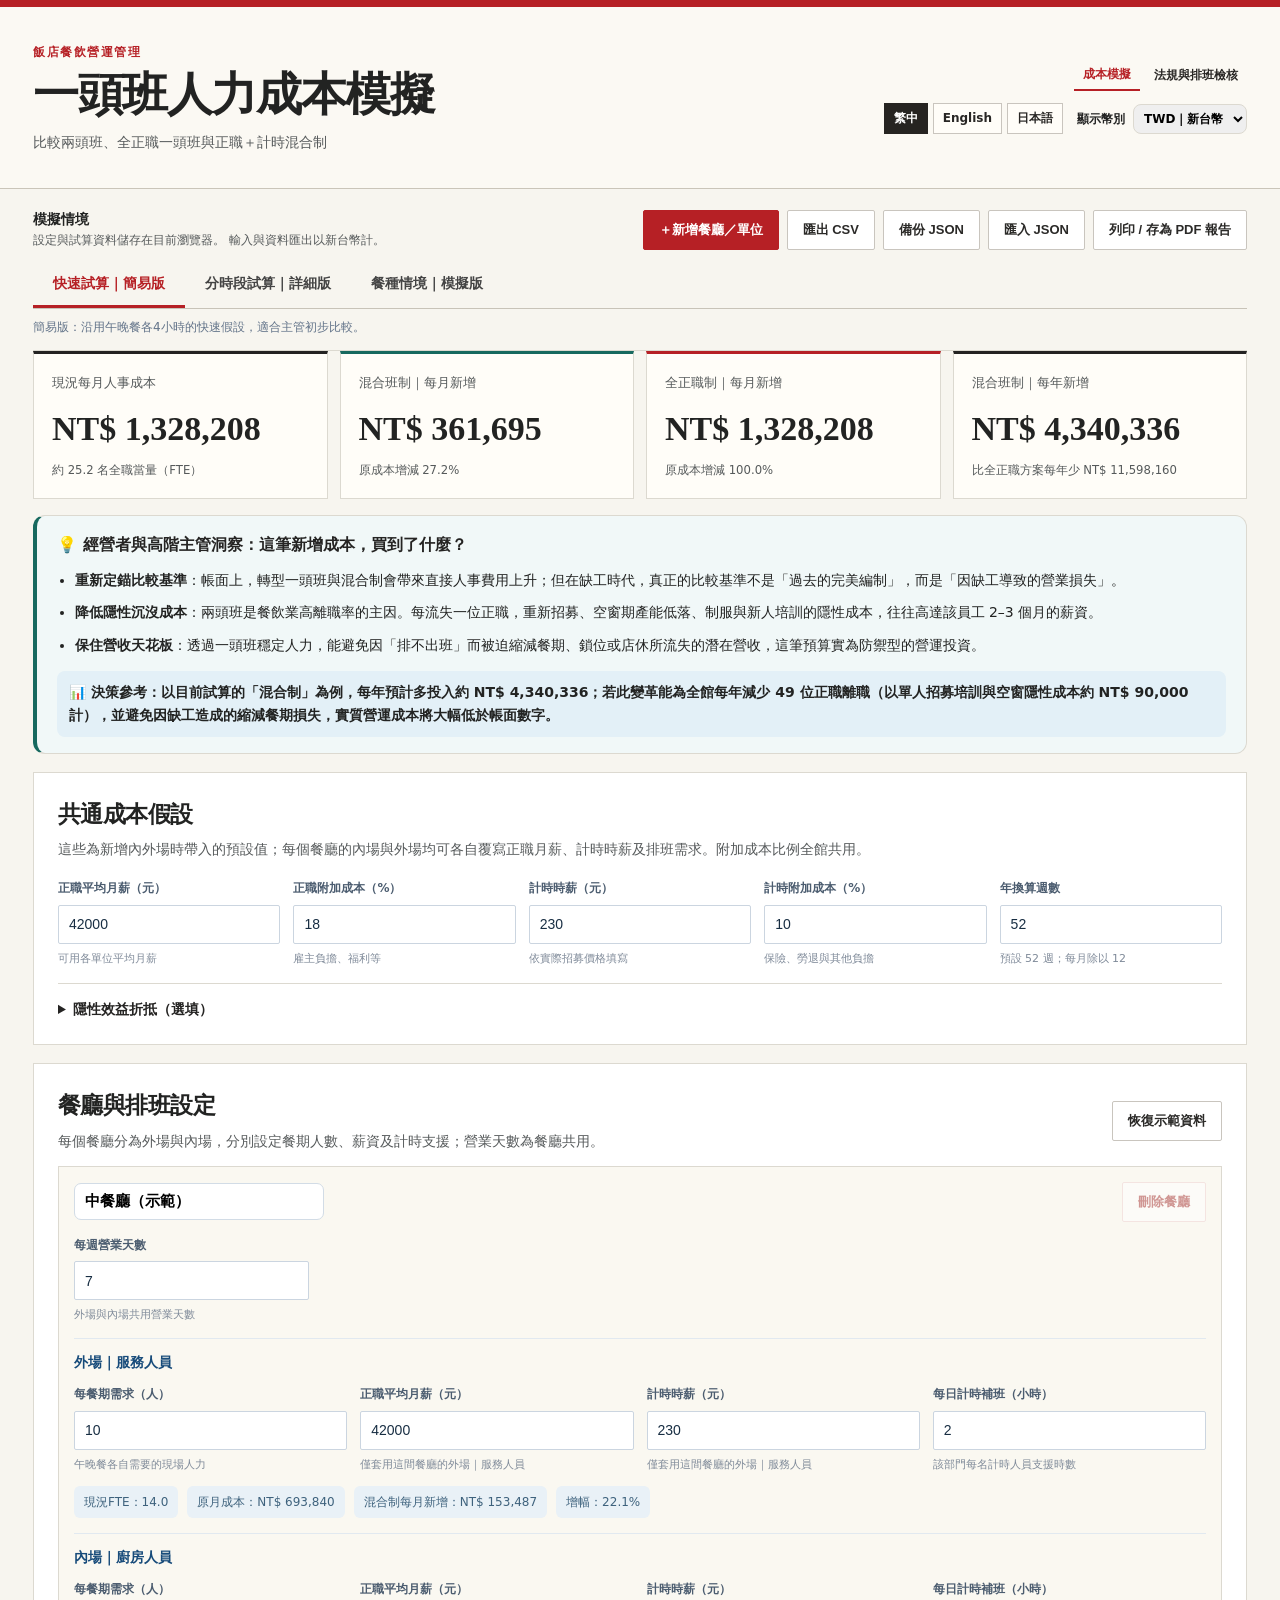
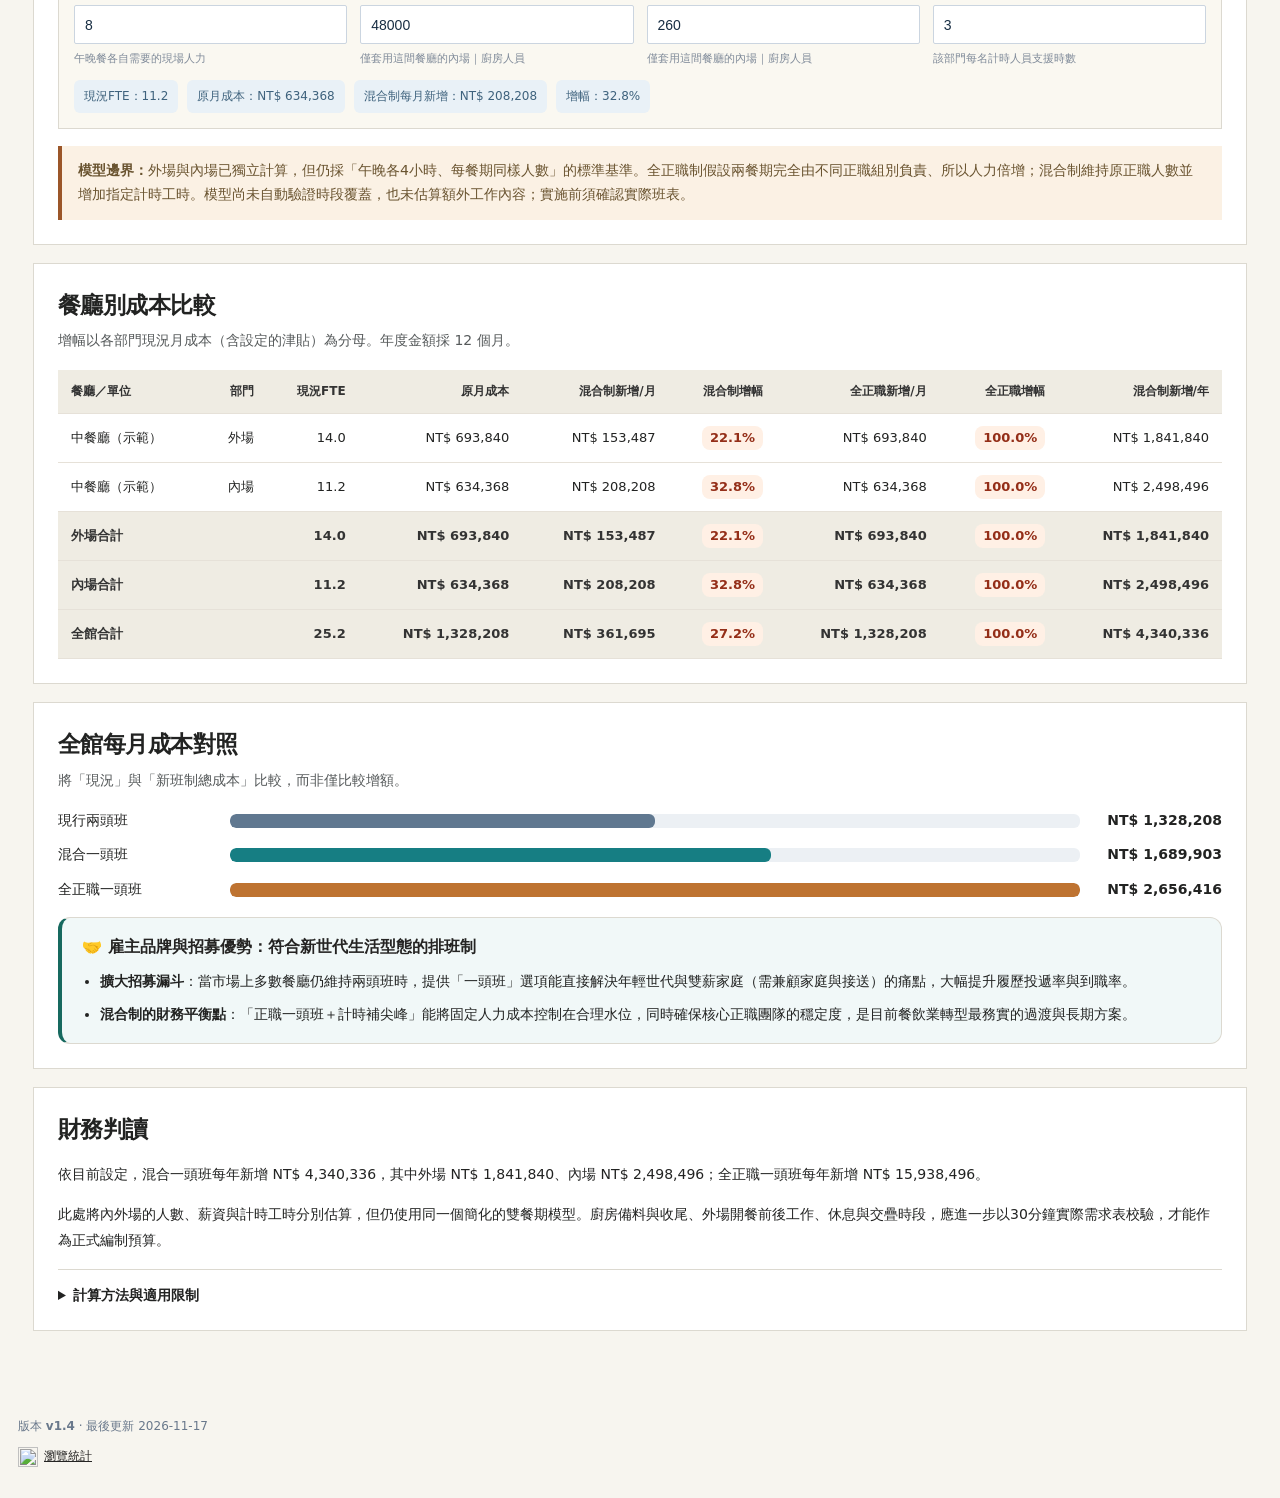
==== commit d00c0358: "Localize insights and refine header and footer" ====
--- a/index.html
+++ b/index.html
@@ -51,12 +51,16 @@
 <body>
 <header><div><small>飯店餐飲營運管理</small><h1>一頭班人力成本模擬</h1><p>比較兩頭班、全正職一頭班與正職＋計時混合制</p></div><div class="site-actions">
   <nav class="site-links"><a href="./" data-site-page aria-current="page">成本模擬</a><a href="labor.html" data-site-page>法規與排班檢核</a></nav>
+  <div class="site-preferences">
   <div class="locale-picker" role="group" aria-label="語言"><button type="button" data-language="zh-Hant" lang="zh-Hant" aria-pressed="true" disabled>繁中</button><button type="button" data-language="en" lang="en" aria-pressed="false" disabled>English</button><button type="button" data-language="ja" lang="ja" aria-pressed="false" disabled>日本語</button></div>
+  <label class="currency-tools">顯示幣別 <select id="displayCurrency"><option value="TWD">TWD｜新台幣</option><option value="JPY">JPY｜日圓</option><option value="USD">USD｜美元</option></select></label>
+  </div>
+  <div class="currency-tools currency-note"><span id="exchangeRateStatus" role="status"></span><a id="exchangeQuote" href="https://www.google.com/finance/" target="_blank" rel="noopener" hidden>查看 Google Finance 報價</a></div>
   <span id="languageError" hidden>語言載入失敗，請重新整理。 / Reload to try languages again.</span>
 </div></header>
 <main class="wrap">
 <div class="print-only print-context"><p id="reportMode"></p><p id="reportCurrency">金額以新台幣計</p></div>
-<div class="topbar"><div><b>模擬情境</b><div class="note">設定與試算資料儲存在目前瀏覽器。 <span>輸入與資料匯出以新台幣計。</span></div></div><div class="button-group"><button type="button" class="btn primary" id="addUnit">＋新增餐廳／單位</button><button class="btn" id="downloadCSV">匯出 CSV</button><button class="btn" id="exportJSON">備份 JSON</button><button class="btn" id="importJSON">匯入 JSON</button><label class="currency-tools">顯示幣別 <select id="displayCurrency"><option value="TWD">TWD｜新台幣</option><option value="JPY">JPY｜日圓</option><option value="USD">USD｜美元</option></select></label><button class="btn" id="printBtn">列印 / 存為 PDF 報告</button><input type="file" id="fileInput" accept=".json,application/json" class="hidden"/></div><div class="currency-tools currency-note"><span id="exchangeRateStatus" role="status"></span><a id="exchangeQuote" href="https://www.google.com/finance/" target="_blank" rel="noopener" hidden>查看 Google Finance 報價</a></div></div>
+<div class="topbar"><div><b>模擬情境</b><div class="note">設定與試算資料儲存在目前瀏覽器。 <span>輸入與資料匯出以新台幣計。</span></div></div><div class="button-group"><button type="button" class="btn primary" id="addUnit">＋新增餐廳／單位</button><button class="btn" id="downloadCSV">匯出 CSV</button><button class="btn" id="exportJSON">備份 JSON</button><button class="btn" id="importJSON">匯入 JSON</button><button class="btn" id="printBtn">列印 / 存為 PDF 報告</button><input type="file" id="fileInput" accept=".json,application/json" class="hidden"/></div></div>
 <section class="panel edit-area mode-shell" style="margin-top:0"><div class="mode-tabs" role="tablist" aria-label="試算模式"><button type="button" id="simpleTab" class="mode-tab active" role="tab" aria-selected="true">快速試算｜簡易版</button><button type="button" id="detailTab" class="mode-tab" role="tab" aria-selected="false">分時段試算｜詳細版</button><button type="button" id="scenarioTab" class="mode-tab" role="tab" aria-selected="false">餐種情境｜模擬版</button></div><p class="note" id="modeDesc">簡易版：沿用午晚餐各4小時的快速假設，適合主管初步比較。</p></section><section class="grid" id="overviewMetrics" aria-label="總覽指標"><div class="metric"><span>現況每月人事成本</span><strong id="baseMonth">—</strong><small id="baseFte">—</small></div><div class="metric teal"><span>混合班制｜每月新增</span><strong id="mixedAdd">—</strong><small id="mixedPct">—</small></div><div class="metric orange"><span>全正職制｜每月新增</span><strong id="fullAdd">—</strong><small id="fullPct">—</small></div><div class="metric"><span>混合班制｜每年新增</span><strong id="mixedYear">—</strong><small id="deltaFull">—</small></div></section>
 <aside class="insight-card"><h3>💡 經營者與高階主管洞察：這筆新增成本，買到了什麼？</h3>
 <ul>
@@ -134,8 +138,14 @@
 <li>每半小時缺口＝需求人數－扣除休息後實際在場人數，最低為零。每日缺口人時＝各時段缺口人數加總 × 0.5。</li>
 </ul></details></section>
 </section>
-<div class="footer">成本模型 v1.3｜設定儲存在目前瀏覽器，可用 JSON 備份與移轉。 <span>成本模型來源</span> · <span>使用者提供的餐飲班制模擬平台 v1.3</span></div>
 </main>
+<footer class="footer site-footer">
+  <p><span>版本</span> <strong>v1.4</strong> <span aria-hidden="true">·</span> <span>最後更新</span> <time datetime="2026-11-17">2026-11-17</time></p>
+  <a class="visit-counter" href="https://librecounter.org/aphtkc.github.io/show" target="_blank" rel="noopener noreferrer">
+    <img src="https://librecounter.org/counter.svg" referrerpolicy="unsafe-url" alt="" width="20" height="20">
+    <span>瀏覽統計</span>
+  </a>
+</footer>
 <script>
 'use strict';
 const BENEFIT_DEFAULTS={splitAllowance:0,avoidedDepartures:0,turnoverCost:60000};
@@ -175,7 +185,7 @@
   const annual=mixedYear>0?mixedYear:fullYear;
   const label=mixedYear>0?mixedLabel:'全正職制';
   target.hidden=!(annual>0);
-  target.textContent=target.hidden?'':'📊 決策參考：以目前試算的「'+label+'」為例，每年預計多投入約 '+money(annual)+(displayCurrency==='TWD'?' 元':'')+'；若此變革能為全館每年減少 '+nt(Math.ceil(annual/90000))+' 位正職離職（以單人招募培訓與空窗隱性成本約 '+money(90000)+' 計），並避免因缺工造成的縮減餐期損失，實質營運成本將大幅低於帳面數字。';
+  target.textContent=target.hidden?'':'📊 決策參考：以目前試算的「'+label+'」為例，每年預計多投入約 '+money(annual)+'；若此變革能為全館每年減少 '+nt(Math.ceil(annual/90000))+' 位正職離職（以單人招募培訓與空窗隱性成本約 '+money(90000)+' 計），並避免因缺工造成的縮減餐期損失，實質營運成本將大幅低於帳面數字。';
 }
 function appendTurnoverEffect(target,annualDelta,label='混合制') {
   const savings=model.avoidedDepartures*model.turnoverCost;
--- a/decision-report.css
+++ b/decision-report.css
@@ -29,6 +29,22 @@
 .currency-tools { display: flex; flex-wrap: wrap; gap: 8px; align-items: center; }
 .currency-tools select { padding: 6px; border: 1px solid var(--line); border-radius: 8px; font: inherit; }
 .currency-note { color: var(--muted); font-size: 12px; }
+.site-preferences {
+  display: flex;
+  flex-wrap: wrap;
+  align-items: center;
+  gap: 8px 14px;
+}
+.site-preferences .currency-tools { font-size: 12px; font-weight: 600; }
+.currency-note:has(#exchangeRateStatus:empty):has(#exchangeQuote[hidden]) { display: none; }
+.site-footer { padding: 0 18px 24px; }
+.site-footer p { margin: 0 0 8px; }
+.visit-counter {
+  display: inline-flex;
+  align-items: center;
+  gap: 6px;
+  color: var(--blue);
+}
 .print-only { display: none; }
 @media (max-width: 540px) {
   .insight-card { padding: 12px 14px; }
